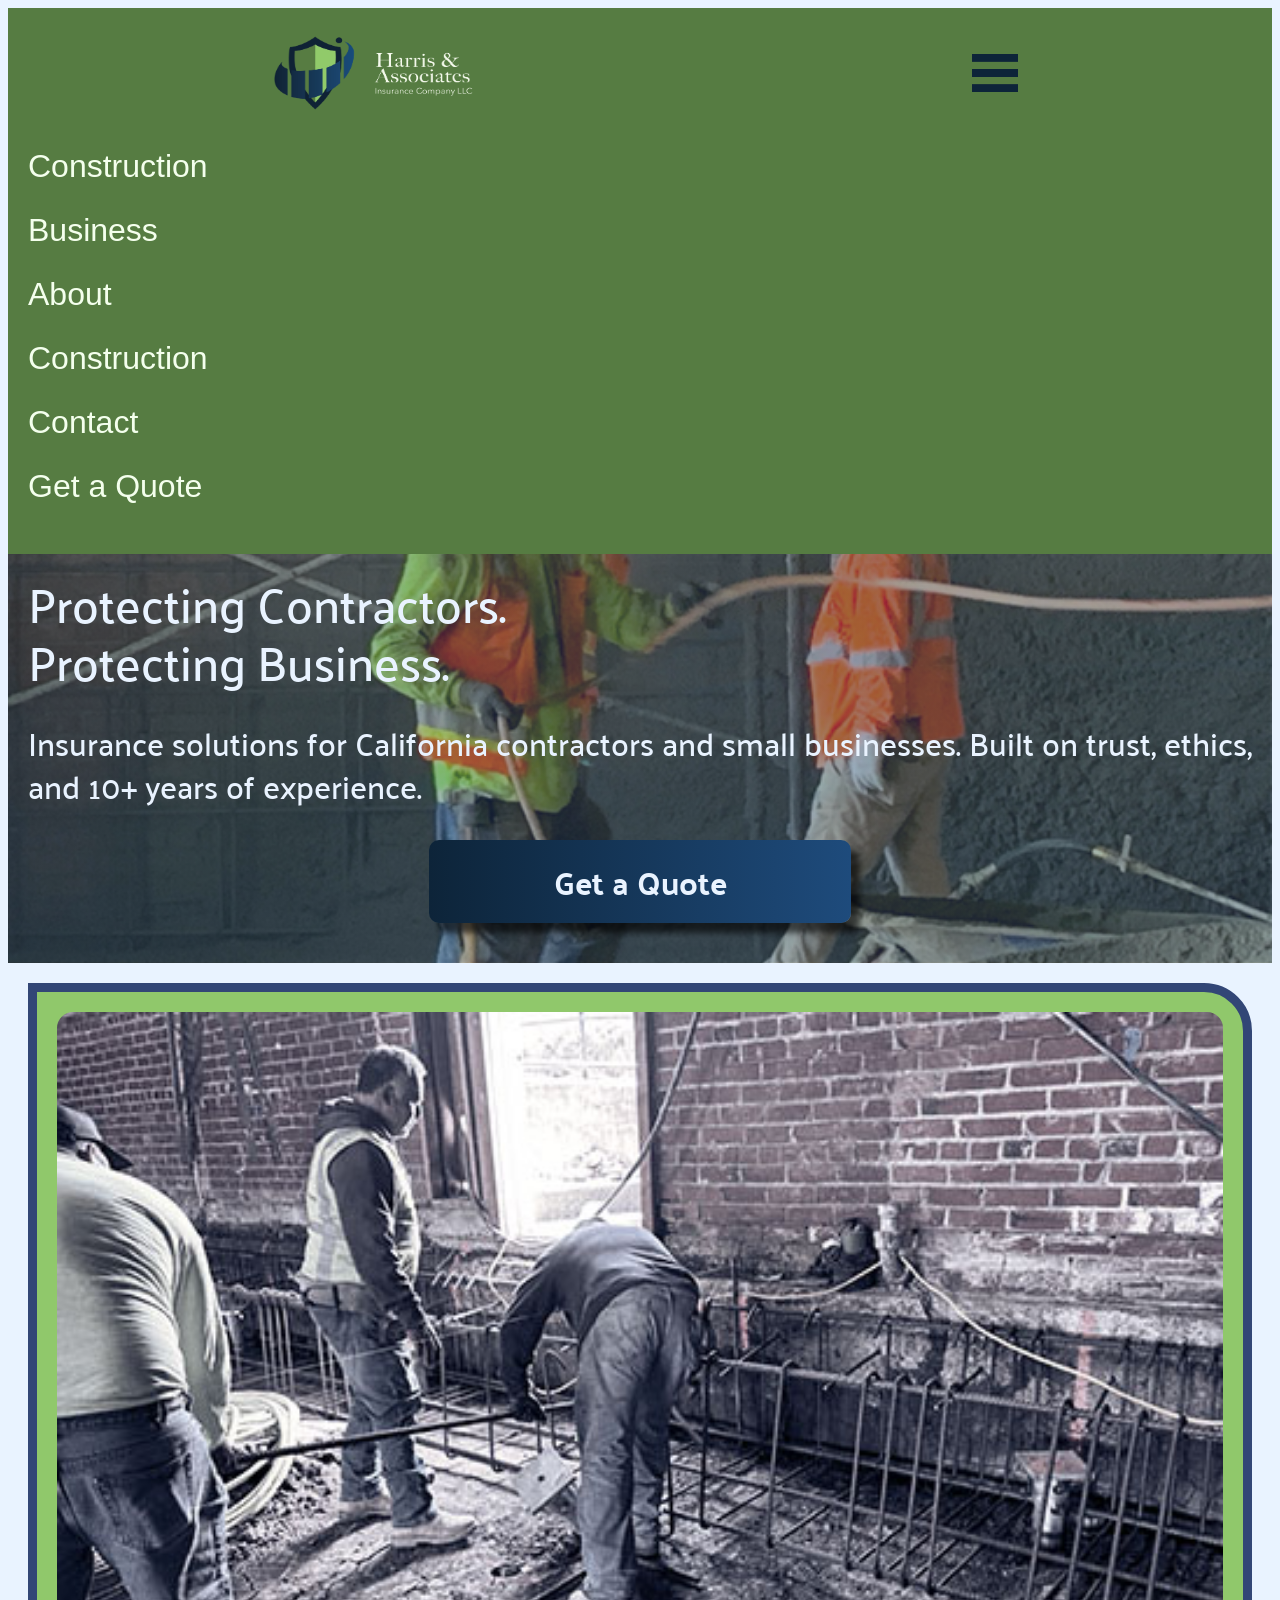
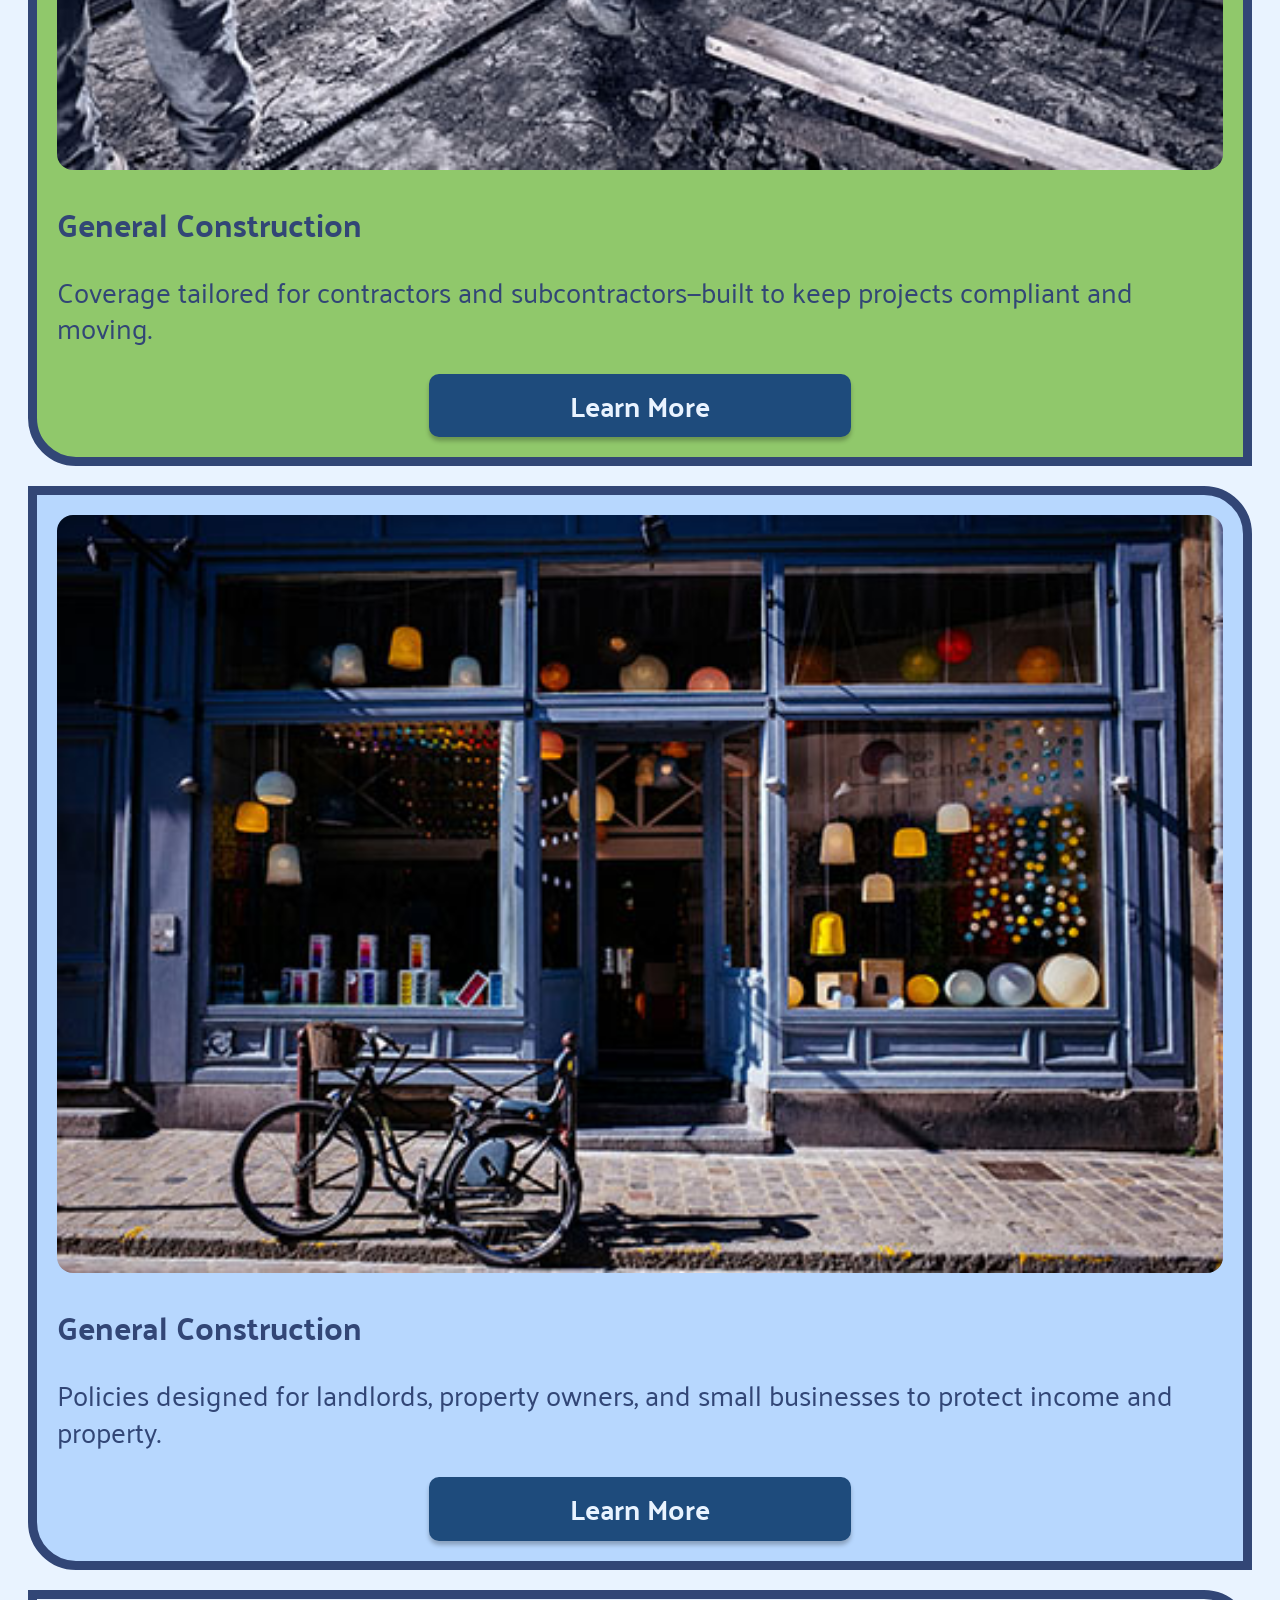
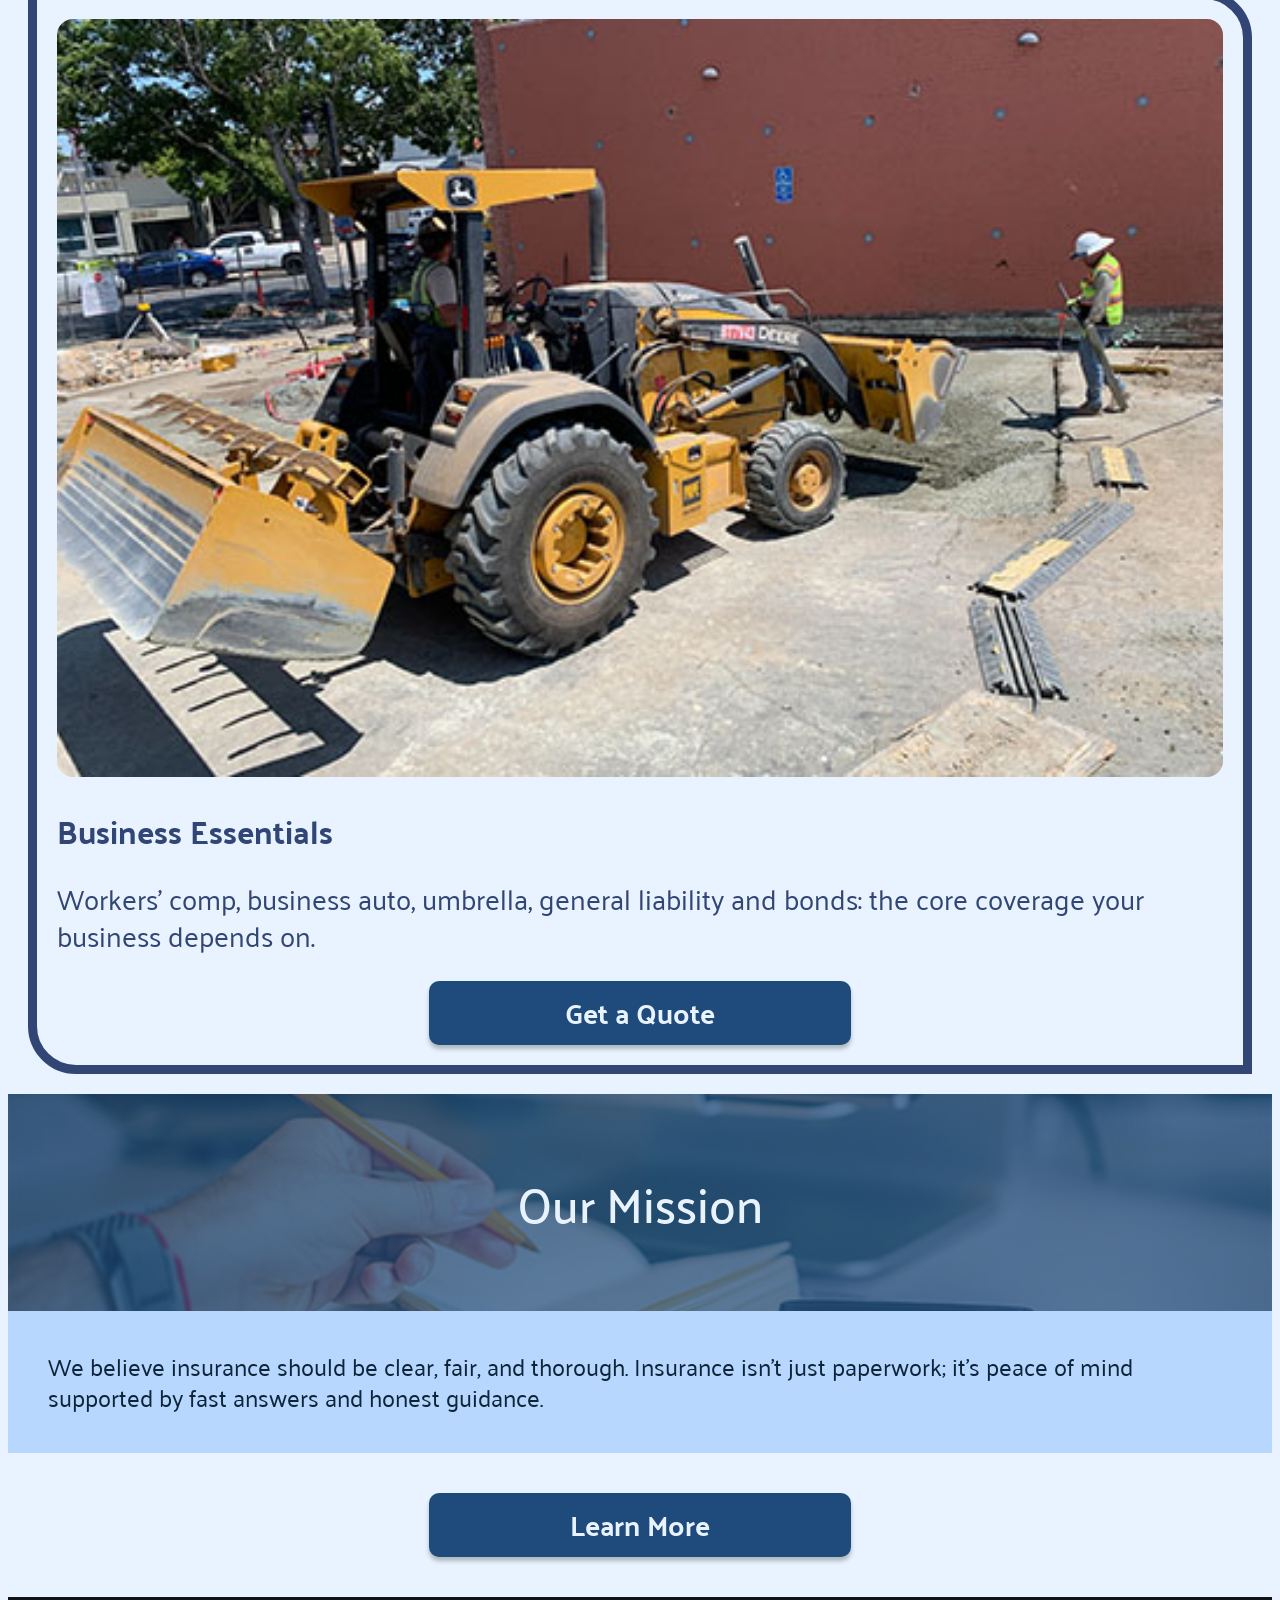
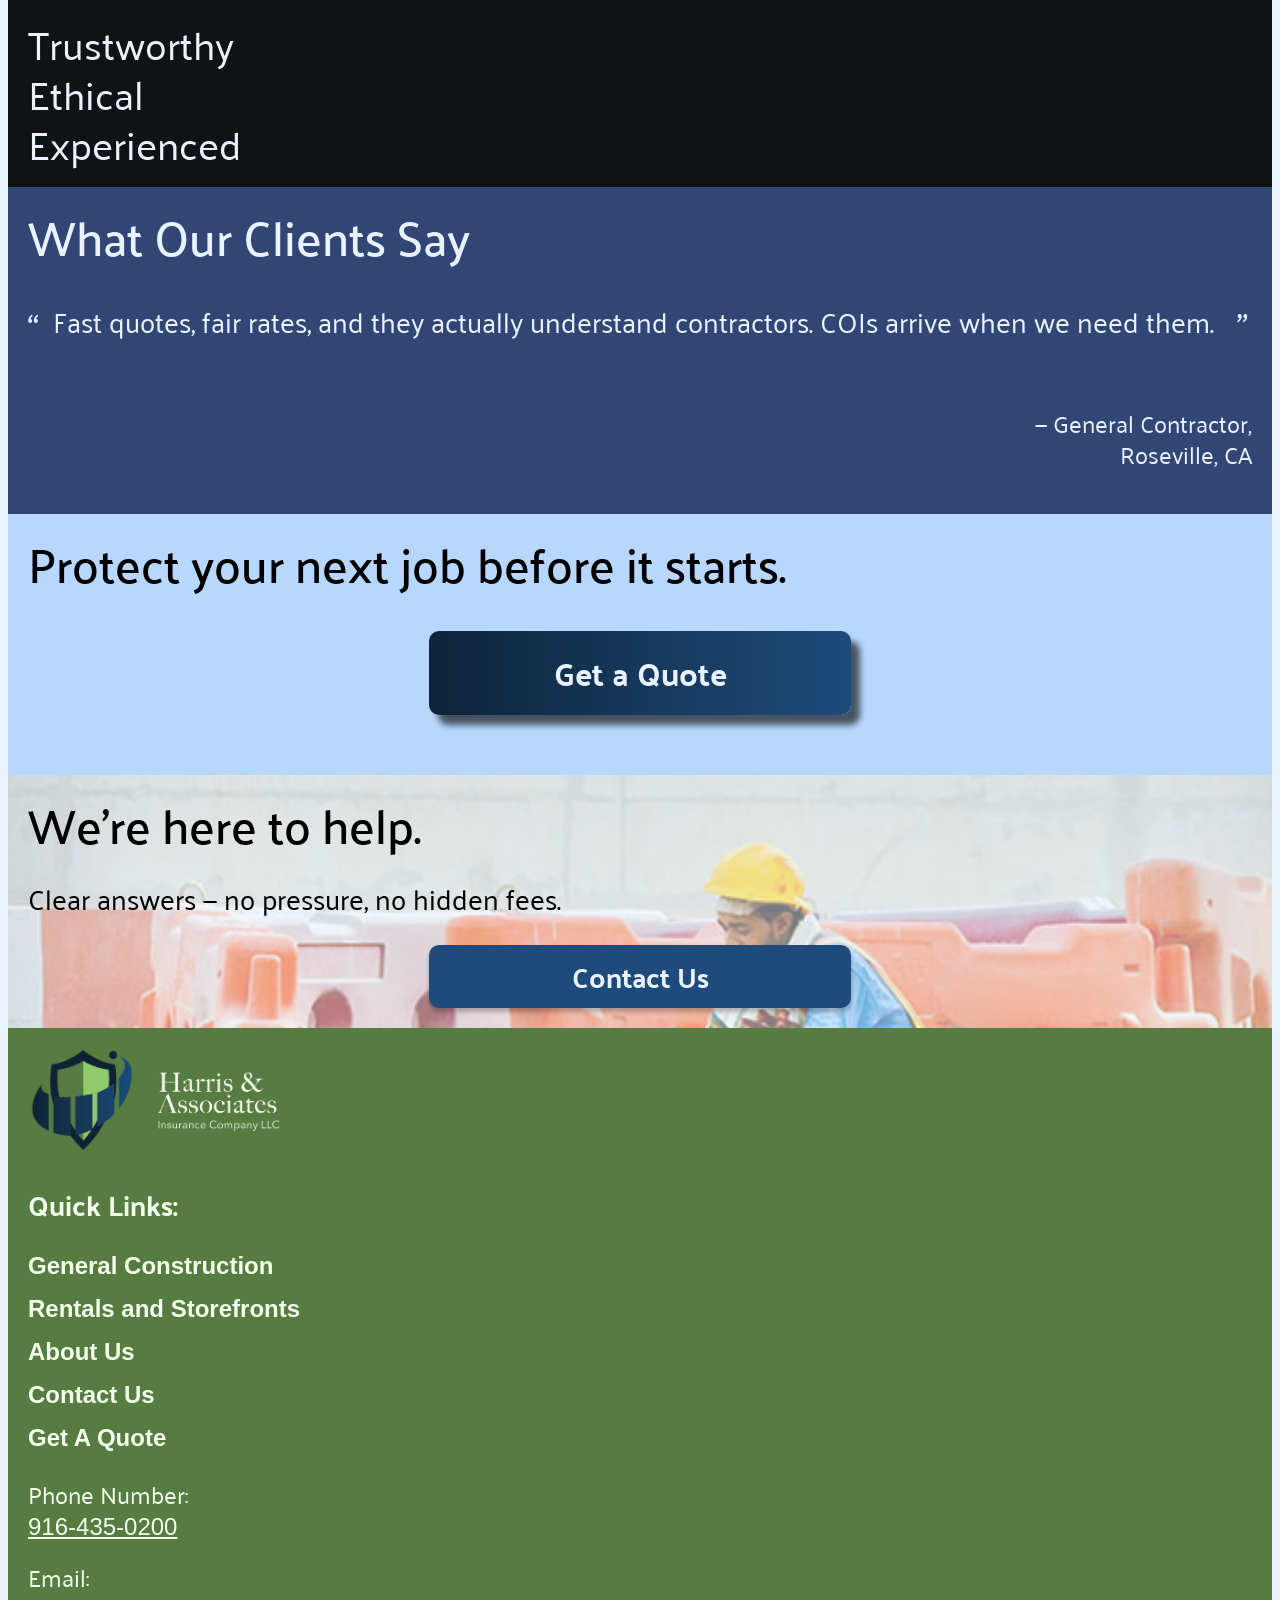
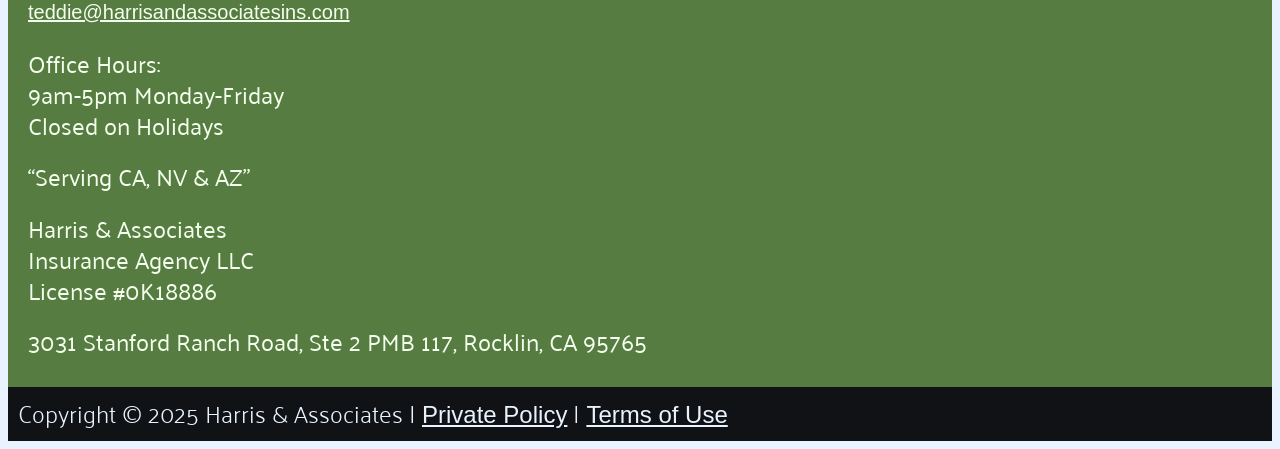
==== index.html @ 1c74c46a "Add files via upload" ====
<!DOCTYPE html>
<html lang="en">
<head>
    <meta charset="UTF-8">
    <meta name="viewport" content="width=device-width, initial-scale=1.0">
    <title>Harris and Associates Insurrance</title>

    <!-- normalize CSS -->
    <link href="https://cdnjs.cloudflare.com/ajax/libs/normalize/8.0.1/normalize.min.css" rel="stylesheet">

    <!-- google fonts -->
    <link rel="preconnect" href="https://fonts.googleapis.com">
    <link rel="preconnect" href="https://fonts.gstatic.com" crossorigin>
    <link href="https://fonts.googleapis.com/css2?family=Palanquin:wght@100;200;300;400;500;600;700&display=swap" rel="stylesheet">

    <!-- CSS stylesheet -->
    <link rel="stylesheet" href="styles.css">

    <!-- script -->
    <script src="script.js" defer></script>
</head>
<body>
    <header>
        <div class="logoandham">
            <img src="images/logo.png" class="logo" width="240" height="auto" alt="Harris and Associates Insurance Logo" href="index.html">
            <img src="images/hamburger.png" alt="hamburger" width="46" height="38" class="navhamburger">
        </div>

        <nav>
            <ul>
                <li><a href="construction.html">Construction</a></li>
                <li><a href="business.html">Business</a></li>
                <li><a href="about.html">About</a></li>
                <li><a href="construction.html">Construction</a></li>
                <li><a href="contact.html">Contact</a></li>
                <li><a href="getaquote.html" class="navCTA">Get a Quote</a></li>
            </ul>
        </nav>
    </header>

    <section class="hero" id="indexhero">
        <h1>Protecting Contractors.<br>Protecting Business.</h1>
        <p>Insurance solutions for California contractors and small businesses. Built on trust, ethics, and 10+ years of experience.</p>
        <a href="getaquote.html" class="CTA">Get a Quote</a>
    </section>

    <section class="featured">
        <article class="card1">
            <img src="images/rebarconstructionworkerssmall.jpg" width="100%" height="auto" alt="construction site">
            <p><strong>General Construction</strong></p>
            <p>Coverage tailored for contractors and subcontractors—built to keep projects compliant and moving.</p>
            <a class="abtn" href="construction.html">Learn More</a>
        </article>
        <article class="card2">
            <img src="images/storefrontwithbike.jpg" width="100%" height="auto" alt="storefront">
            <p><strong>General Construction</strong></p>
            <p>Policies designed for landlords, property owners, and small businesses to protect income and property.</p>
            <a class="abtn" href="business.html">Learn More</a>
        </article>
        <article class="card3">
            <img src="images/heavyvehicleinsured.jpg" width="100%" height="auto" alt="construction site">
            <p><strong>Business Essentials</strong></p>
            <p>Workers’ comp, business auto, umbrella, general liability and bonds: the core coverage your business depends on.</p>
            <a class="abtn" href="getaquote.html">Get a Quote</a>
        </article>
    </section>

    <section class="mission">
        <div class="missionbgimage">
            <h2>Our Mission</h2>
        </div>
        <div class="lightbluebg">
            <p>We believe insurance should be clear, fair, and thorough. Insurance isn’t just paperwork; it’s peace of mind supported by fast answers and honest guidance.</p>
        </div>
        <div class="missionbtn">
            <a href="about.html" class="abtn">Learn More</a>
        </div>
        <div class="darkbluebg">
            <p class="callout">Trustworthy</p>
            <p class="callout">Ethical</p>
            <p class="callout">Experienced</p>
        </div>
    </section>

    <section class="partners">
        <h2>Our Partners</h2>
        <p>A selection of the trusted carriers we work with to place the right coverage at fair rates.</p>
        <div class="movinglogos movinglogos1">
            <img src="#" alt="#">
        </div>
        <div class="movinglogos movinglogos2">
            <img src="#" alt="#">
        </div>
        <div class="movinglogos movinglogos3">
            <img src="#" alt="#">
        </div>
    </section>

    <section class="testimonials">
        <h2>What Our Clients Say</h2>
        <div>
            <p class="testimonialquotemarkleft">“</p>
            <p class="testimonialmiddle">Fast quotes, fair rates, and they actually understand contractors. COIs arrive when we need them.</p>
            <p class="testimonialquotemarkright">”</p>
        </div>
        <p class="leftaligned"> — General Contractor, <br>Roseville, CA</p>
    </section>

    <section class="CTAsection">
        <h2>Protect your next job before it starts.</h2>
        <a href="getaquote.html" class="CTA">Get a Quote</a>
    </section>

    <section class="contactsection">
        <h2>We’re here to help.</h2>
        <p>Clear answers — no pressure, no hidden fees.</p>
        <a href="contact.html" class="abtn">Contact Us</a>
    </section>

    <footer>
        <section class="topfooter">
            <img src="images/logo.png" width="300vw" height="auto" alt="logomark" href="index.html">
            <div class="footercolumn">
                <p><strong>Quick Links:</strong></p>
                <ul>
                    <li><a href="construction.html">General Construction</a></li>
                    <li><a href="business.html">Rentals and Storefronts</a></li>
                    <li><a href="about.html">About Us</a></li>
                    <li><a href="contact.html">Contact Us</a></li>
                    <li><a href="getaquote.html">Get A Quote</a></li>
                </ul>
            </div>

            <div class="footercolumn">
                <p>Phone Number:<br><a href="tel:916-435-0200">916-435-0200</a></p>
                <p>Email:<br><a class="smalltext" href="mailto:&#116;&#101;&#100;&#100;&#105;&#101;&#064;&#104;&#097;&#114;&#114;&#105;&#115;&#097;&#110;&#100;&#097;&#115;&#115;&#111;&#099;&#105;&#097;&#116;&#101;&#115;&#105;&#110;&#115;&#046;&#099;&#111;&#109;">teddie@harrisandassociatesins.com</a></p>
                <p>Office Hours:<br>9am-5pm Monday-Friday<br>Closed on Holidays</p>
                <p>“Serving CA, NV & AZ”</p>
            </div>

            <div class="footerResponsiveColumn">
                <p>Harris & Associates<br>Insurance Agency LLC<br>License #0K18886</p>
                <p>3031 Stanford Ranch Road, Ste 2 PMB 117, Rocklin, CA 95765</p>
            </div>
        </section>
        <section class="bottomfooter">
            <p>Copyright © 2025 Harris & Associates | <a href="legal/privatepolicy.html">Private Policy</a> | <a href="legal/termsofuse.html">Terms of Use</a></p>
        </section>
    </footer>   
</body>
</html>
---- styles.css ----
:root{
    /* Header and footer */
    --Ascent: #567C42;
    --Nav-Bar-White: #F4FFED;
    --systems2-Footer-Hover: #E8F58C;

    /* general colors */
    --systems2-White: #E9F3FF;
    --systems2-Black: #111215;
    --systems2-primary: #324676;
    --systems2-secondary: #B7D7FE;
    --Color-Option-1: #90C86B;
    --Buttons-2nd-Accent: #1E4B7C;
    --Buttons-hover: #0D2439;
}

*{
font-family: "Palaquin", sans-serif;
}

html{
    background-color: var(--systems2-White);
}

p{
    background-color: none;

    /* typography */
    font-family: Palanquin;
    font-size: 28px;
    font-style: normal;
    font-weight: 400;
    line-height: 130%;
}

strong{

    /* typography */
    font-family: Palanquin;
    font-size: 28px;
    font-style: normal;
    font-weight: 700;
    line-height: 135%;
}

a:hover{
    cursor: pointer;
}

.abtn{
    color: var(--systems2-White);

    display: flex;
    padding: 13px 61px;
    justify-content: center;
    align-items: center;
    gap: 10px;
    margin: auto;

    /* strong */
    font-family: Palanquin;
    font-size: 28px;
    text-decoration: none;
    font-style: normal;
    font-weight: 700;
    line-height: 135%; /* 43.2px */
    max-width: 300px;

    border-radius: 10px;
    background: var(--Buttons-2nd-Accent);
    box-shadow: 0 4px 4px 0 rgba(0, 0, 0, 0.25);
    transition: 1s ease;
}

.abtn:hover{
    background: var(--Color-Option-1);
}

h1{
    margin: 0;
    color: var(--systems2-White);

    /* h2 header Palanquin */
    font-family: Palanquin;
    font-size: 48px;
    font-style: normal;
    font-weight: 500;
    line-height: 120%; /* 57.6px */
}

h2{
    /* h2 header Palanquin */
    font-family: Palanquin;
    font-size: 48px;
    font-style: normal;
    font-weight: 500;
    line-height: 120%; /* 57.6px */
}

/* header */

header{
    padding: 20px;
    background-color: var(--Ascent);
    display: flex;
    flex-direction: column;
}

.logoandham{
    display: flex;
    justify-content: space-around;
    align-items: center;
}

header .logo{
    width: 240px;
    height: 90px;
}

header ul{
    list-style: none;
    padding: 0;
}

header li a{
    display: block;
    font-size: 32px;
    color: var(--Nav-Bar-White);
    text-decoration: none;
    line-height: 200%;
}

header li a:hover{
    color: var(--systems2-Footer-Hover);
}

/* hero section */
.hero{
    background: linear-gradient(rgba(30, 75, 124, 0.40), rgba(30, 75, 124, 0.40)),
    url(images/constructionworkerssmall.jpg) no-repeat;
    background-position: center;
    background-size: cover;
    padding: 20px;
    padding-bottom: 40px;
}

.hero p{
    color: var(--systems2-White);

    /* strong */
    font-family: Palanquin;
    font-size: 32px;
    font-style: normal;
    font-weight: 500;
    line-height: 135%; /* 43.2px */
}

.CTA{
    border-radius: 10px;
    background: var(--Buttons-gradient, linear-gradient(270deg, #1E4B7C 0%, #0D2439 100%));
    box-shadow: 9px 10px 6.1px 0 rgba(0, 0, 0, 0.62);
    display: flex;
    margin: auto;
    padding: 20px 61px;
    justify-content: center;
    align-items: center;
    gap: 10px;

    max-width: 300px;

    text-decoration: none;
    color: var(--systems2-White);

    /* strong */
    font-family: Palanquin;
    font-size: 32px;
    font-style: normal;
    font-weight: 700;
    line-height: 135%; /* 43.2px */

    /* animation */
    transition: 1s ease;
}

.CTA:hover{
    background: var(--systems2-White);
    color: var(--systems2-Black, #111215);
}


/* featured section */

.featured img{
    border-radius: 16px;
}

.featured article{
    border-radius: 0 48px;
    border: 9px solid var(--systems2-primary);
    padding: 20px;
    margin: 20px
}

.featured article p{
    color: var(--systems2-primary);
}

.featured article strong{
    /* strong */
    font-family: Palanquin;
    font-size: 32px;
    font-style: normal;
    font-weight: 700;
    line-height: 135%; /* 43.2px */
}

.card1{
    background: var(--Color-Option-1);
}

.card2{
    background: var(--systems2-secondary);
}

/* mission section */

.missionbgimage{
    background: linear-gradient(0deg, var(--Mission-statement-level, rgba(30, 75, 124, 0.70)) 0%, 
    var(--Mission-statement-level, rgba(30, 75, 124, 0.70)) 100%), 
    url(images/paperworkwithwritingsmall.jpg) lightgray 50% / cover no-repeat;

    padding: 40px;
}

.mission h2{
    text-align: center;

    color: var(--systems2-White);
}

.lightbluebg{
    background-color: var(--systems2-secondary);
    padding: 40px;

    color: var(--Buttons-hover);
}

.lightbluebg p{
    margin: 0;

    /* small text */
    font-family: Palanquin;
    font-size: 24px;
    font-style: normal;
    font-weight: 400;
    line-height: 130%; /* 31.2px */
}

.mission a{
    margin: 40px auto 40px auto;
}

.missionbtn{
    margin-left: 20px;
    margin-right: 20px;
}

.mission .darkbluebg{
    background: var(--systems2-primary);
    /* remove after partner section */
    background-color: var(--systems2-Black);
    padding: 20px;
}

.callout{
    color: var(--systems2-White);
    margin: 0;

    /* h3 header Palanquin */
    font-family: Palanquin;
    font-size: 40px;
    font-style: normal;
    font-weight: 400;
    line-height: 50px; /* 125% */
}

/* Partners Section */
.partners{
    display: none;
    background-color: var(--systems2-Black);
    padding: 20px;
}

.partners h2{
    margin: 0;

    color: var(--systems2-White);
}

.partners p{
    color: var(--systems2-White, #E9F3FF);
}

/* testimonial section */

.testimonials{
    background-color: var(--systems2-primary);
    padding: 20px;
}

.testimonials h2{
    margin: 0;

    color: var(--systems2-White);
}

.testimonials div{
    display: grid;
    grid-template-columns: 1 auto 2 3 4 auto 5;
}

.testimonials .testimonialquotemarkleft{
    grid-column: 1;
    color: var(--systems2-White);
    font-size: 36px;
    align-self: start;
}

.testimonials .testimonialmiddle{
    padding: 10px;
    grid-column: 2/4;
    color: var(--systems2-White);
    font-size: 32;
}

.testimonials .testimonialquotemarkright{
    grid-column: 5;
    align-self: end;
    color: var(--systems2-White);
    font-size: 36px;
}

.testimonials .leftaligned{
    color: var(--systems2-White, #E9F3FF);
    text-align: right;

    /* small text */
    font-family: Palanquin;
    font-size: 24px;
    font-style: normal;
    font-weight: 400;
    line-height: 130%; /* 31.2px */
}

/* CTA section */

.CTAsection{
    background-color: var(--systems2-secondary);
    padding: 20px;
}

.CTAsection h2{
    margin-top: 0;
}

.CTAsection .CTA{
    margin-bottom: 40px;
}

/* Contact Us section  */

.contactsection{
    padding: 20px;
    background: linear-gradient(0deg, rgba(233, 243, 255, 0.50) 0%, rgba(233, 243, 255, 0.50) 100%), 
    url(images/constructionmanonphonesmall.jpg) lightgray 50% / cover no-repeat;
}

.contactsection h2{
    margin-top: 0;
    margin-bottom: 0;
}

/* footer */

/* information footer */

footer .topfooter{
    background-color: var(--Ascent);
    padding: 10px
}

footer p{
    font-size: 24px;
    color: var(--Nav-Bar-White);
    margin: 0;
    margin: 20px 10px 20px 10px;
}

footer p a{
    color: var(--Nav-Bar-White);
}

footer p a:hover{
    color: var(--systems2-Footer-Hover);
}

footer p .smalltext{
    font-size: 20px;
}

footer ul li{
    /* strong */
    font-family: Palanquin;
    font-size: 24px;
    font-style: normal;
    font-weight: 700;
    line-height: 175%;
}

footer ul{
    list-style: none;
    padding: 0;
    margin: 20px 10px 20px 10px;
}

footer ul li a{
color: var(--Nav-Bar-White);
text-decoration: none;
}







/* bottom footer */
footer .bottomfooter{
    background-color: var(--systems2-Black);
    padding: 10px;
}

footer .bottomfooter p{
    margin: 0;
    color: var(--systems2-White);
    font-weight: 300;
}

footer .bottomfooter p a{
    margin: 0;
    color: var(--systems2-White);
    font-weight: 300;
}

footer .bottomfooter p a:hover{
    color: var(--systems2-Footer-Hover);
}
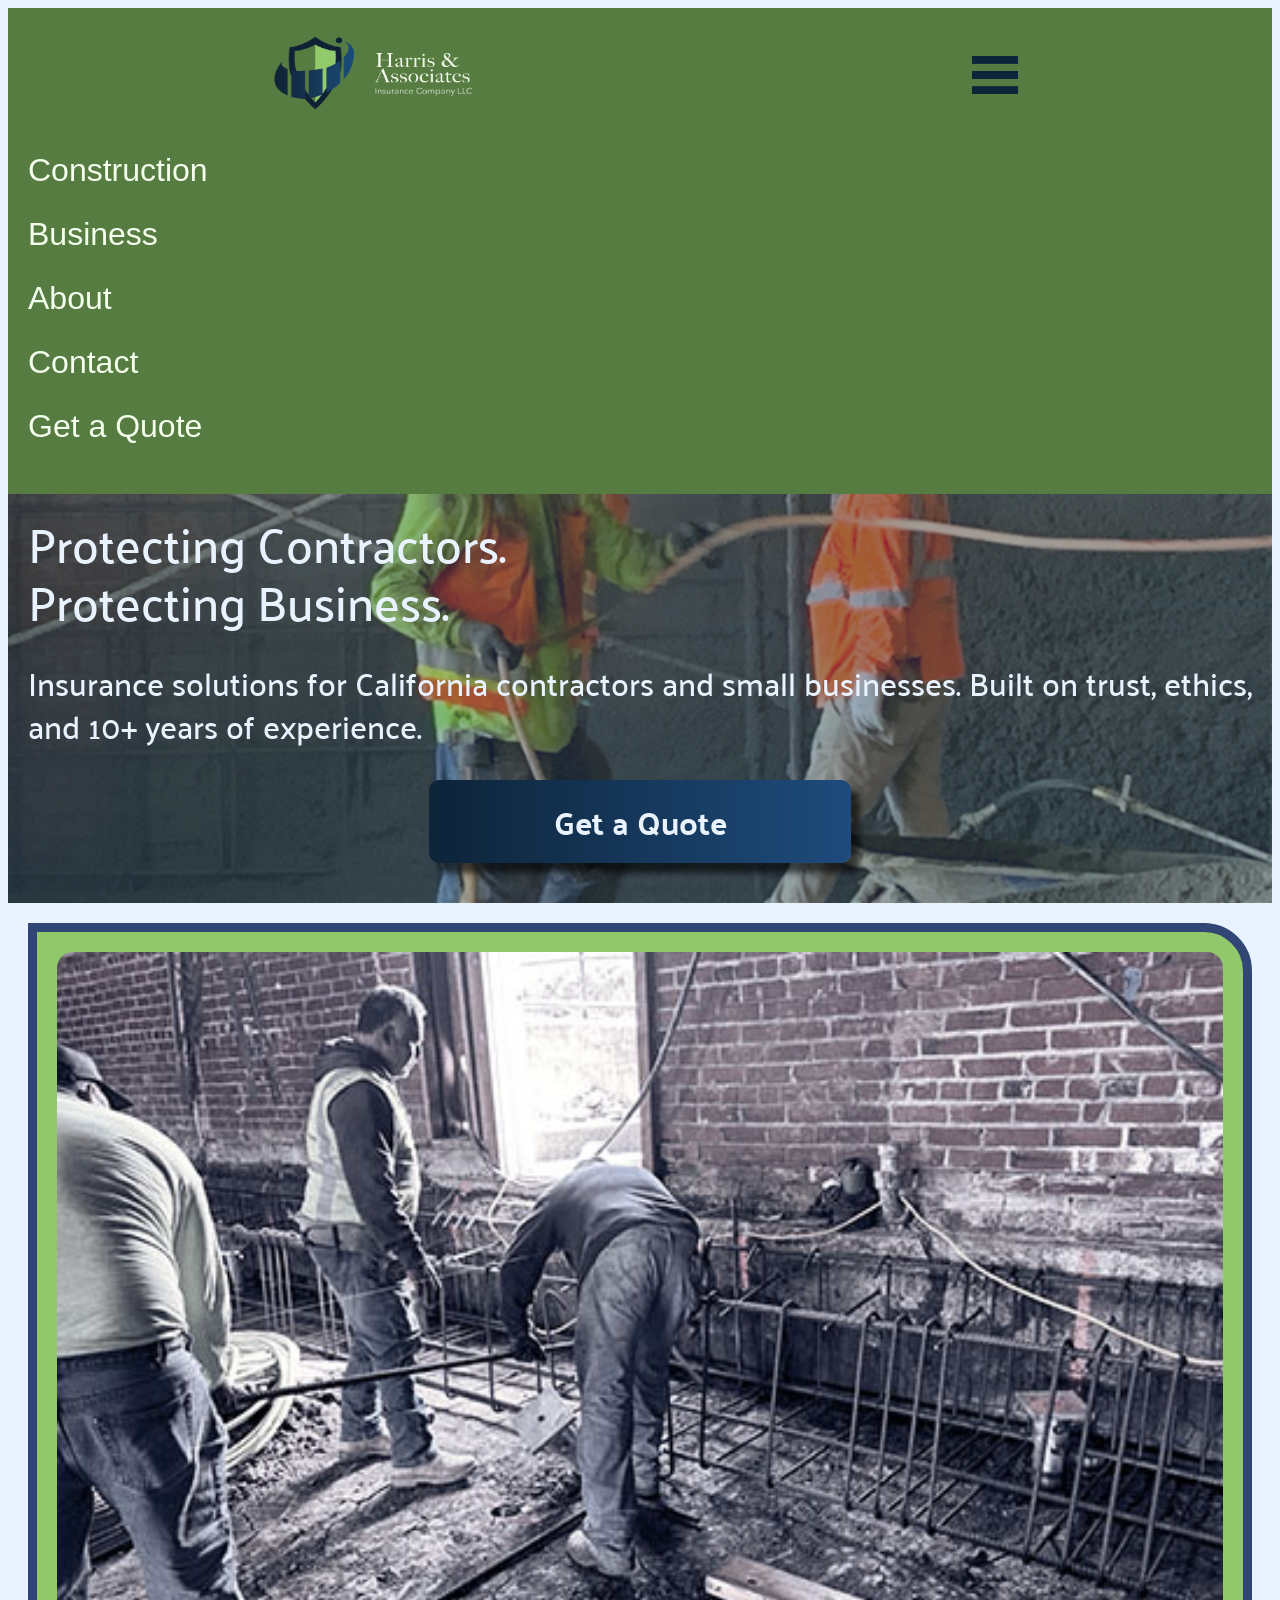
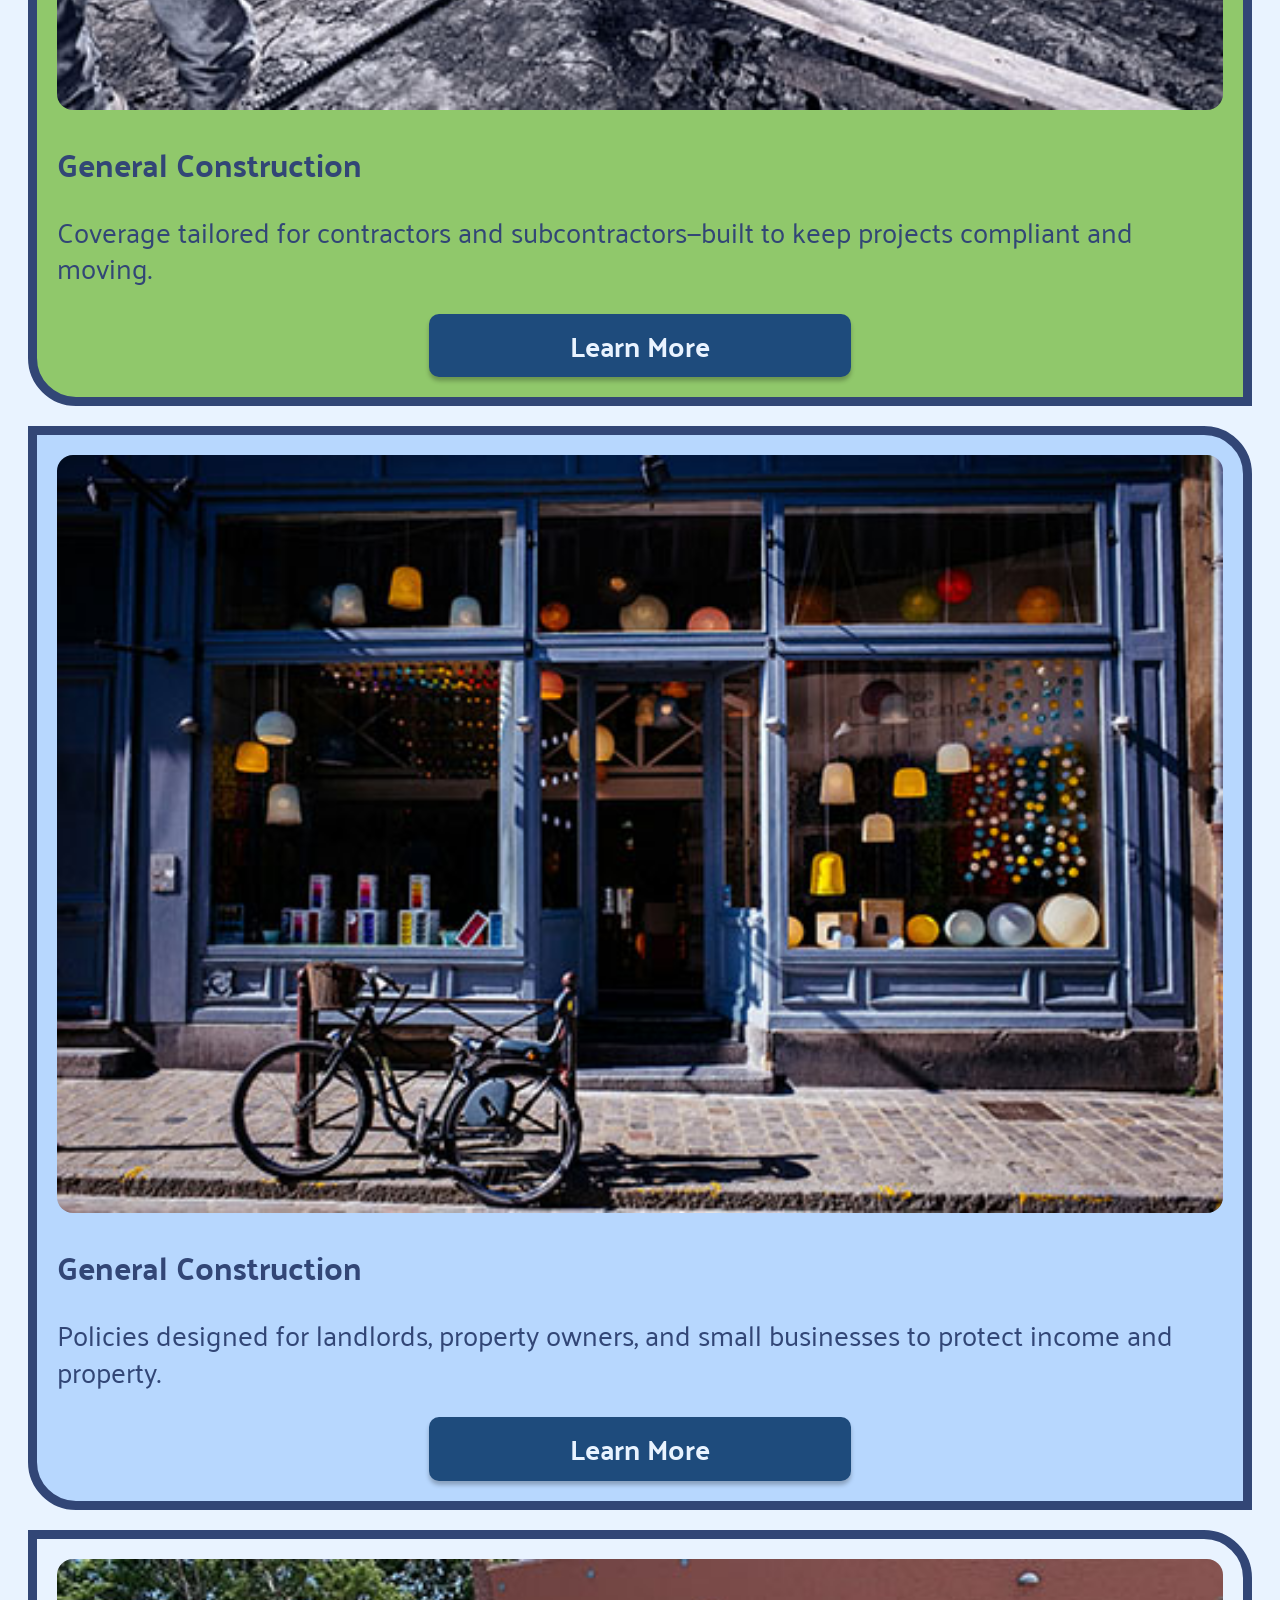
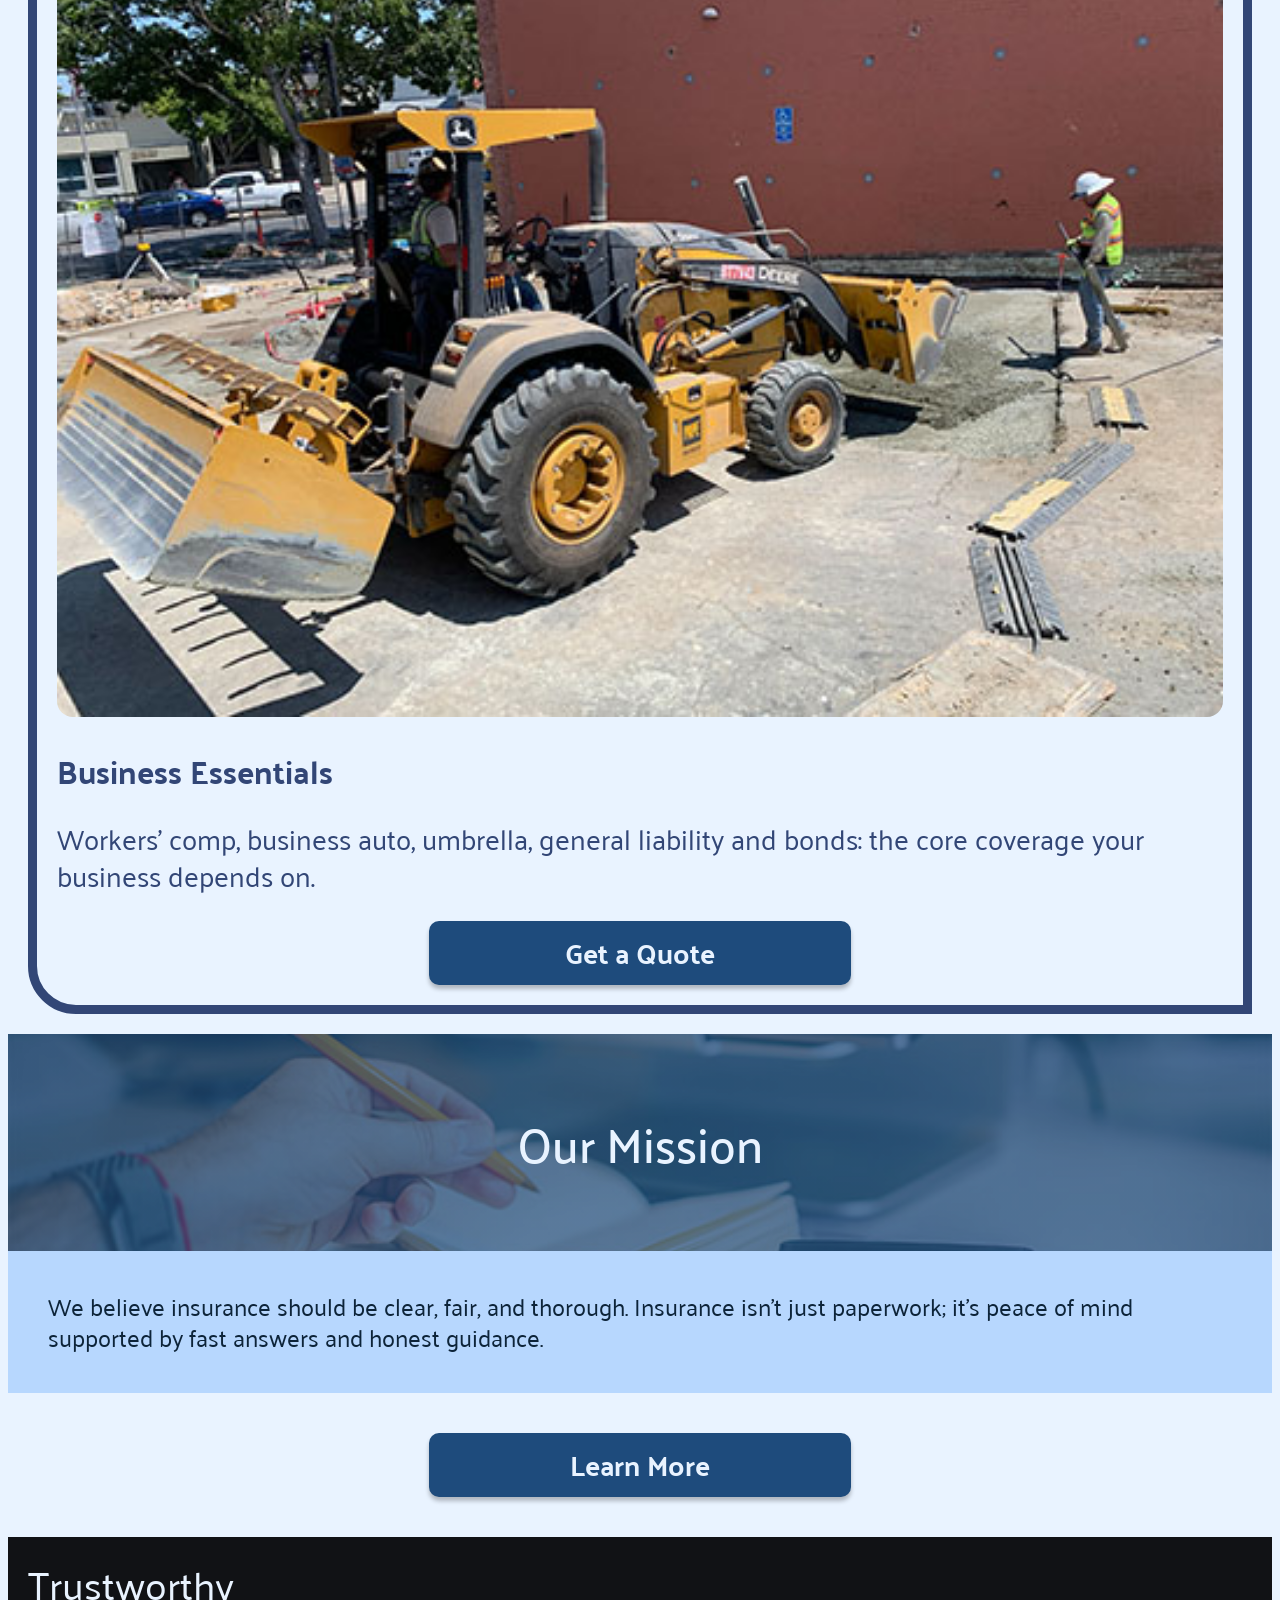
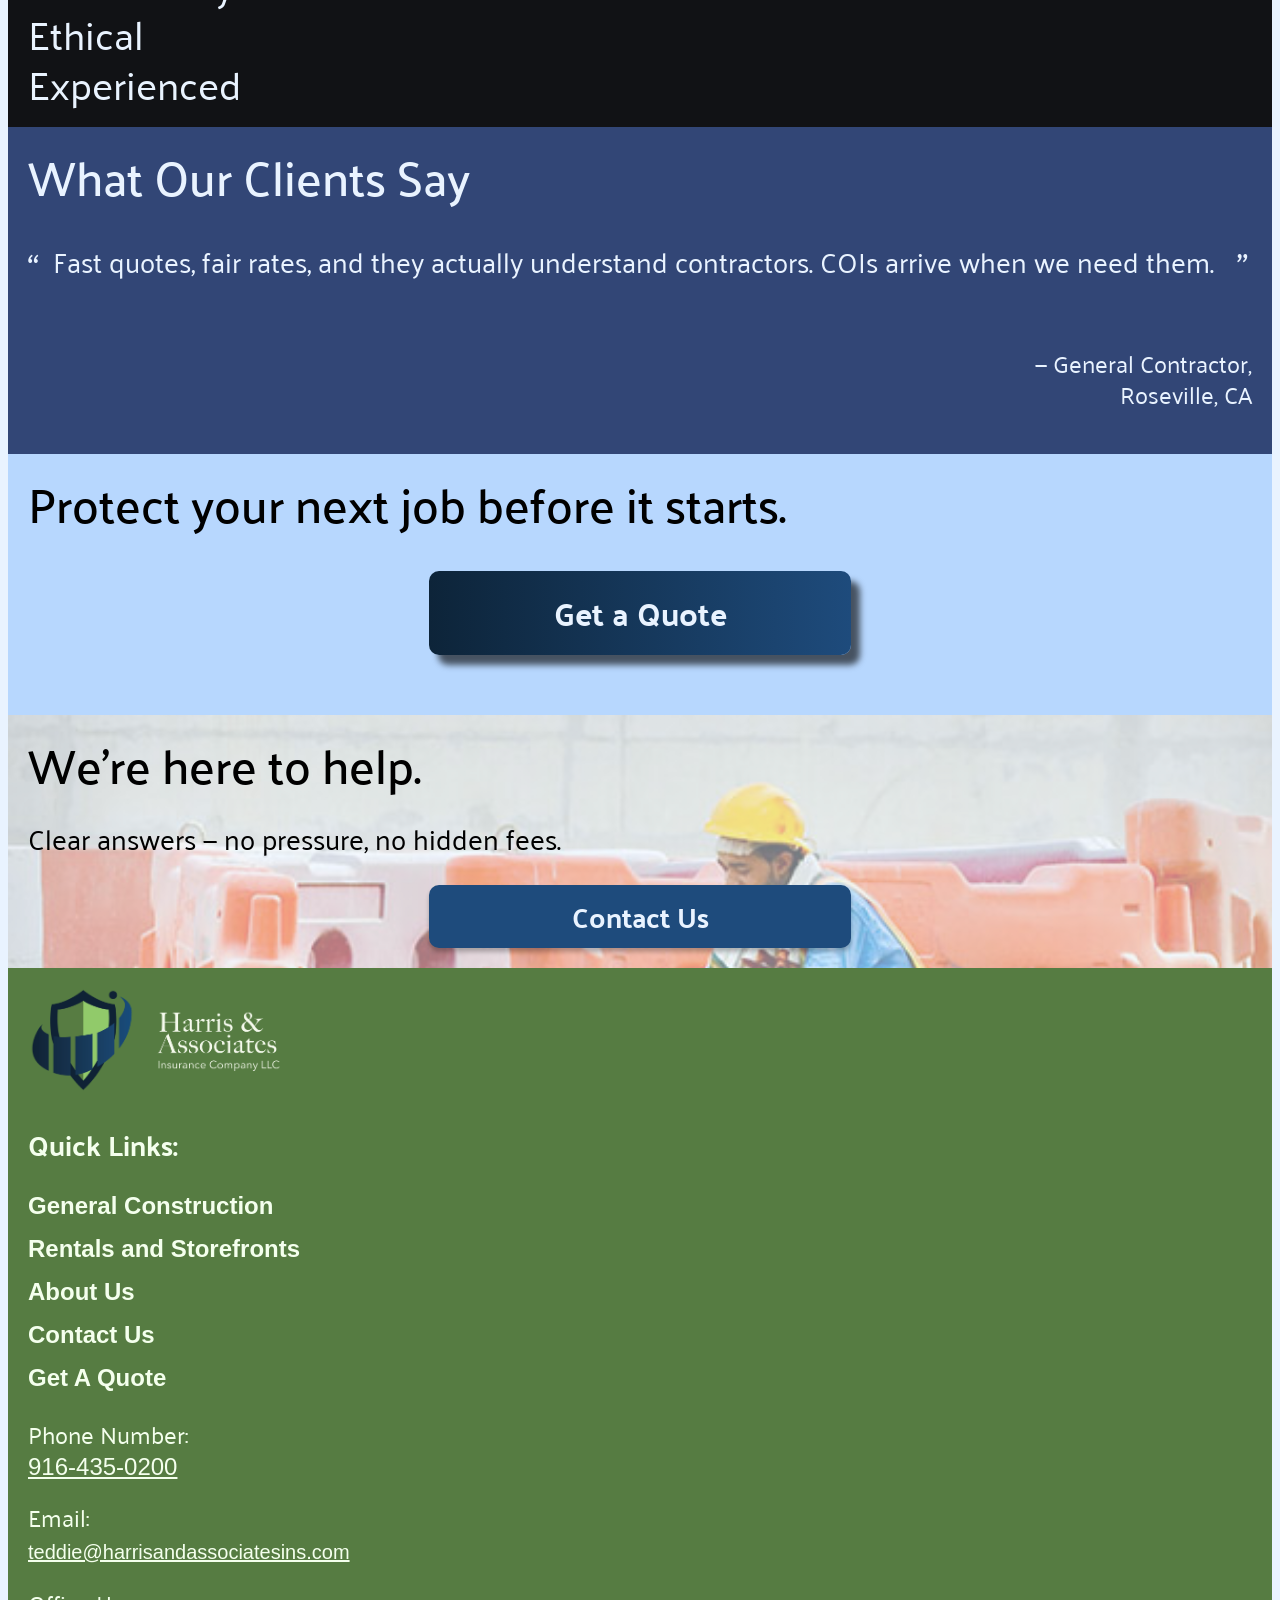
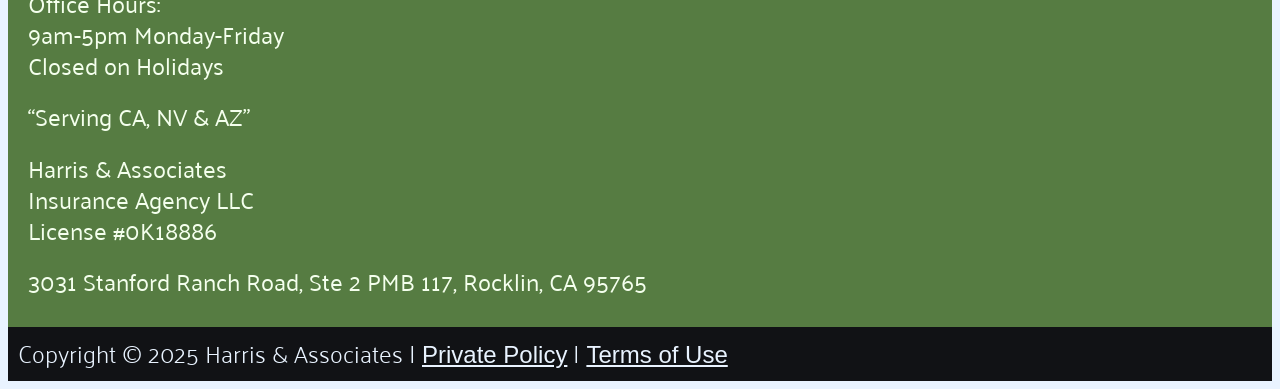
==== commit 8c1dcc39: "finished business section" ====
--- a/index.html
+++ b/index.html
@@ -22,7 +22,9 @@
 <body>
     <header>
         <div class="logoandham">
-            <img src="images/logo.png" class="logo" width="240" height="auto" alt="Harris and Associates Insurance Logo" href="index.html">
+            <a href="index.html">
+                <img src="images/logo.png" class="logo" width="240" height="auto" alt="Harris and Associates Insurance Logo" href="index.html">
+            </a>
             <img src="images/hamburger.png" alt="hamburger" width="46" height="38" class="navhamburger">
         </div>
 
@@ -31,7 +33,6 @@
                 <li><a href="construction.html">Construction</a></li>
                 <li><a href="business.html">Business</a></li>
                 <li><a href="about.html">About</a></li>
-                <li><a href="construction.html">Construction</a></li>
                 <li><a href="contact.html">Contact</a></li>
                 <li><a href="getaquote.html" class="navCTA">Get a Quote</a></li>
             </ul>
--- a/styles.css
+++ b/styles.css
@@ -98,6 +98,7 @@
     line-height: 120%; /* 57.6px */
 }
 
+/* General Naviagation */
 /* header */
 
 header{
@@ -135,26 +136,141 @@
     color: var(--systems2-Footer-Hover);
 }
 
+/* footer */
+
+/* information footer */
+
+footer .topfooter{
+    background-color: var(--Ascent);
+    padding: 10px
+}
+
+footer p{
+    font-size: 24px;
+    color: var(--Nav-Bar-White);
+    margin: 0;
+    margin: 20px 10px 20px 10px;
+}
+
+footer p a{
+    color: var(--Nav-Bar-White);
+}
+
+footer p a:hover{
+    color: var(--systems2-Footer-Hover);
+}
+
+footer p .smalltext{
+    font-size: 20px;
+}
+
+footer ul li{
+    /* strong */
+    font-family: Palanquin;
+    font-size: 24px;
+    font-style: normal;
+    font-weight: 700;
+    line-height: 175%;
+}
+
+footer ul{
+    list-style: none;
+    padding: 0;
+    margin: 20px 10px 20px 10px;
+}
+
+footer ul li a{
+color: var(--Nav-Bar-White);
+text-decoration: none;
+}
+
+/* bottom footer */
+footer .bottomfooter{
+    background-color: var(--systems2-Black);
+    padding: 10px;
+}
+
+footer .bottomfooter p{
+    margin: 0;
+    color: var(--systems2-White);
+    font-weight: 300;
+}
+
+footer .bottomfooter p a{
+    margin: 0;
+    color: var(--systems2-White);
+    font-weight: 300;
+}
+
+footer .bottomfooter p a:hover{
+    color: var(--systems2-Footer-Hover);
+}
+
+/* indexpage */
 /* hero section */
+
 .hero{
+    padding: 20px;
+    padding-bottom: 40px;
+}
+
+.hero p{
+    color: var(--systems2-White);
+
+    /* strong */
+    font-family: Palanquin;
+    font-size: 32px;
+    font-style: normal;
+    font-weight: 500;
+    line-height: 135%; /* 43.2px */
+}
+
+#indexhero{
     background: linear-gradient(rgba(30, 75, 124, 0.40), rgba(30, 75, 124, 0.40)),
     url(images/constructionworkerssmall.jpg) no-repeat;
     background-position: center;
     background-size: cover;
-    padding: 20px;
-    padding-bottom: 40px;
-}
-
-.hero p{
-    color: var(--systems2-White);
-
-    /* strong */
-    font-family: Palanquin;
-    font-size: 32px;
-    font-style: normal;
-    font-weight: 500;
-    line-height: 135%; /* 43.2px */
-}
+}
+
+/* specific pages */
+
+#abouthero{
+    background: linear-gradient(rgba(30, 75, 124, 0.40), rgba(30, 75, 124, 0.40)),
+    url(images/couplehappyfromsavingssmall.jpg) no-repeat;
+    background-position: center;
+    background-size: cover;
+}
+
+#contacthero{
+    background: linear-gradient(rgba(30, 75, 124, 0.40), rgba(30, 75, 124, 0.40)),
+    url(images/insurrancewomansmall.jpg) no-repeat;
+    background-position: center;
+    background-size: cover;
+}
+
+#quotehero{
+    background: linear-gradient(rgba(30, 75, 124, 0.40), rgba(30, 75, 124, 0.40)),
+    url(images/couplehappyfromsavingssmall.jpg) no-repeat;
+    background-position: center;
+    background-size: cover;
+}
+
+#businesshero{
+    background: linear-gradient(rgba(30, 75, 124, 0.40), rgba(30, 75, 124, 0.40)),
+    url(images/storefrontsmall.jpg) no-repeat;
+    background-position: center;
+    background-size: cover;
+}
+
+#contacthero h1{
+    margin-top: 60px;
+}
+
+#contacthero p{
+    margin-bottom: 80px;
+}
+
+/* end specific pages */
 
 .CTA{
     border-radius: 10px;
@@ -376,83 +492,718 @@
     url(images/constructionmanonphonesmall.jpg) lightgray 50% / cover no-repeat;
 }
 
+#contactsectionbusiness{
+    background: linear-gradient(0deg, rgba(233, 243, 255, 0.50) 0%, rgba(233, 243, 255, 0.50) 100%), 
+    url(images/storefrontwomanonphonesmall.jpg) lightgray 50% / cover no-repeat;
+}
+
 .contactsection h2{
     margin-top: 0;
     margin-bottom: 0;
 }
 
-/* footer */
-
-/* information footer */
-
-footer .topfooter{
-    background-color: var(--Ascent);
-    padding: 10px
-}
-
-footer p{
+
+/* Forms */
+/* Forms Card */
+.contact-form{
+    background: var(--systems2-Black);
+    margin: 20px auto;
+    padding: 20px;
+    max-width: 300px;
+    border-radius: 16px 48px;
+    border: 6px solid var(--systems2-secondary);
+}
+
+/* HEADINGS */
+.contact-form h2 {
+    color: var(--systems2-White);
+    margin: 0;
+}
+
+.form-intro {
+    color: var(--systems2-White);
+}
+
+/* LABELS */
+.contact-form label {
+    display: block;
+
+    margin-bottom: 6px;
+    margin-top: 20px;
+
+    color: var(--systems2-White);
+
+    /* strong */
+    font-family: Palanquin;
+    font-size: 32px;
+    font-style: normal;
+    font-weight: 700;
+    line-height: 135%; /* 43.2px */
+}
+
+/* INPUTS */
+.contact-form input,
+.contact-form textarea {
+    width: 100%;
+    padding: 10px;
+    border-radius: 10px;
+    border: none;
+    background: var(--systems2-White);
+    color: var(--systems2-primary);
+    font-family: Palanquin;
+    font-size: 20px;
+    box-sizing: border-box;
+}
+
+/* TEXTAREA HEIGHT */
+.contact-form textarea {
+    resize: none;
+}
+
+/* DIVIDER LINE */
+form hr {
+    height: 6px;
+    background:  var(--Color-Option-1);
+    margin: 36px 0;
+    border-radius: 2px;
+}
+
+/* PRIVACY TEXT */
+.privacy-note {
+    color: var(--systems2-White);
+
+    /* small text */
+    font-family: Palanquin;
     font-size: 24px;
-    color: var(--Nav-Bar-White);
-    margin: 0;
-    margin: 20px 10px 20px 10px;
-}
-
-footer p a{
-    color: var(--Nav-Bar-White);
-}
-
-footer p a:hover{
+    font-style: normal;
+    font-weight: 400;
+    line-height: 130%; /* 31.2px */
+}
+
+/* BUTTON */
+.contact-form button{
+    border: none;
+    margin: 40px 20px;
+}
+
+.contact-form button:active, .contact-form button:hover {
+    box-shadow: 0 2px 0 #1d3f61;
+    border: none;
+}
+
+/* fieldsets */
+fieldset .checkbox-option {
+    display: flex;
+    justify-content: flex-start;
+    gap: 20px;
+    margin-bottom: 10px;
+    color: var(--systems2-White);
+    cursor: pointer;
+}
+
+.checkbox-option input[type="checkbox"] {
+    width: 28px;
+    height: 28px;
+    margin: 2px 0 0 0;
+    accent-color: var(--Color-Option-1);
+}
+
+.checkbox-option span {
+    max-width: 200px; /* adjust to match your layout */
+    font-weight: 300;
+}
+
+/* remove default fieldset styling */
+fieldset {
+    border: none;
+    padding: 0;
+    margin: 0;
+}
+
+/* remove legend weird spacing */
+legend {
+    padding: 0;
+    display: block;
+
+    margin-bottom: 6px;
+    margin-top: 20px;
+
+    color: var(--systems2-White);
+
+    /* strong */
+    font-family: Palanquin;
+    font-size: 32px;
+    font-style: normal;
+    font-weight: 700;
+    line-height: 135%; /* 43.2px */
+}
+
+/* constrain the whole checkbox section */
+.insurance-group {
+    max-width: 280px; /* adjust as needed */
+}
+
+.insurance-group {
+    width: 100%;
+}
+
+
+/* Contact Card on contact us page */
+/* CONTACT DETAILS CARD */
+.contact-details-card {
+    background: var(--systems2-Black);
+    margin: 20px auto;
+    padding: 20px;
+    max-width: 300px;
+    border-radius: 16px 48px;
+    border: 6px solid var(--systems2-secondary);
+}
+
+/* EACH ROW */
+.contact-detail-item {
+    display: flex;
+    align-items: flex-start;
+    gap: 16px;
+    margin-bottom: 24px;
+}
+
+/* ICON */
+.contact-icon-link img {
+    width: 28px;
+    height: 28px;
+    flex-shrink: 0;
+    margin-top: 6px;
+}
+
+/* TEXT CONTAINER */
+.contact-detail-text h2 {
+    margin: 0;
+    color: var(--systems2-White);
+
+    /* match your smaller header style */
+    font-family: Palanquin;
+    font-size: 28px;
+    font-weight: 500;
+    line-height: 130%;
+}
+
+.contact-detail-text p {
+    margin: 4px 0 0 0;
+    color: var(--systems2-White);
+
+    font-family: Palanquin;
+    font-size: 24px;
+    font-weight: 400;
+    line-height: 130%;
+}
+
+/* LINKS */
+.contact-detail-text a {
+    color: var(--systems2-White);
+    text-decoration: none;
+}
+
+.contact-detail-text a:hover {
     color: var(--systems2-Footer-Hover);
 }
 
-footer p .smalltext{
-    font-size: 20px;
-}
-
-footer ul li{
-    /* strong */
-    font-family: Palanquin;
-    font-size: 24px;
-    font-style: normal;
+.contact-detail-text .smalltext{
+    font-size: 15px;
+}
+
+/* SPECIAL: "Get a Quote" row */
+.contact-detail-text h2 a {
+    text-decoration: underline;
+}
+
+.contact-icon-link {
+    display: inline-flex;
+    border-radius: 40px;
+    transition: background-color 0.25s ease;
+    padding: 5px;
+}
+
+.contact-icon-link {
+    position: relative;
+    display: inline-flex;
+    border-radius: 8px;
+    overflow: hidden;
+}
+
+/* the expanding color */
+.contact-icon-link::before {
+    content: "";
+    position: absolute;
+    inset: 0;
+    background: radial-gradient(circle, var(--Color-Option-1) 0%, transparent 70%);
+    transform: scale(0);
+    transition: transform 0.4s ease;
+    z-index: 0;
+}
+
+/* bring icon above the effect */
+.contact-icon-link img {
+    position: relative;
+    z-index: 1;
+    transition: transform 0.25s ease;
+}
+
+/* hover trigger */
+.contact-icon-link:hover::before {
+    transform: scale(2.5);
+}
+
+.contact-icon-link:hover img {
+    transform: scale(1.1);
+}
+
+/* about us page */
+.about-stats {
+    background: var(--systems2-White);
+    padding: 40px 20px;
+}
+
+.about-stats ul {
+    list-style: none;
+    margin: 0;
+    padding: 0;
+
+    display: grid;
+    gap: 40px;
+}
+
+.about-stats li {
+    display: grid;
+    grid-template-columns: 56px 1fr;
+    gap: 16px;
+    align-items: start;
+}
+
+.about-stats img {
+    width: 48px;
+    height: 48px;
+    display: block;
+}
+
+.about-stats p {
+    margin: 0;
+    color: var(--systems2-Black);
+    line-height: 1.3;
+}
+
+.about-stats strong {
     font-weight: 700;
-    line-height: 175%;
-}
-
-footer ul{
+    line-height: 1.3;
+    color: var(--systems2-Black);
+}
+
+.promise {
+    color: var(--systems2-White);
+}
+
+.promisedrkbg{
+    background-color: var(--Buttons-2nd-Accent);
+    padding: 60px 20px;
+}
+
+.promise h2 {
+    text-align: center;
+    margin: 0;
+}
+
+.promisedulsection{
+    padding: 20px 60px;
+    background: linear-gradient(rgba(30, 75, 124, 0.65), rgba(30, 75, 124, 0.65)),
+    url(images/familyimage.jpg) center/cover no-repeat;
+}
+
+.promise ul {
     list-style: none;
     padding: 0;
-    margin: 20px 10px 20px 10px;
-}
-
-footer ul li a{
-color: var(--Nav-Bar-White);
-text-decoration: none;
-}
-
-
-
-
-
-
-
-/* bottom footer */
-footer .bottomfooter{
-    background-color: var(--systems2-Black);
-    padding: 10px;
-}
-
-footer .bottomfooter p{
-    margin: 0;
-    color: var(--systems2-White);
+    margin: 0;
+
+    display: grid;
+    gap: 28px;
+}
+
+.promise li {
+    display: grid;
+    grid-template-columns: 40px 1fr;
+    gap: 16px;
+    align-items: start;
+}
+
+.promise img {
+    width: 32px;
+    height: 32px;
+    margin-top: 4px;
+}
+
+.promise p {
+    margin: 0;
+    font-size: 28px;
+    line-height: 1.3;
+}
+
+.promise strong {
+    font-weight: 700;
+}
+
+/* Meet Teddie Section */
+
+.meet-teddie {
+    background: var(--systems2-Black);
+    color: var(--systems2-White);
+    padding: 40px 20px;
+    position: relative;
+}
+
+.meet-teddie h2 {
+    margin: 0 0 220px 0;
+    color: var(--systems2-secondary);
+}
+
+.meet-teddie img {
+    position: absolute;
+    top: 130px;
+    left: 0;
+    width: calc(100% - 20px);
+    max-width: 340px;
+    height: auto;
+
+    border-radius: 0 48px 16px 0;
+    border-top: 6px solid var(--systems2-secondary);
+    border-right: 6px solid var(--systems2-secondary);
+    border-bottom: 6px solid var(--systems2-secondary);
+}
+
+.meet-teddie-content {
+    margin-top: 275px;
+}
+.meet-teddie p {
+    margin: 0 0 32px 0;
+    color: var(--systems2-White);
+}
+
+.meet-teddie strong {
+    color: var(--systems2-White);
+}
+
+.meet-teddie a {
+    color: var(--systems2-White);
+    text-decoration: none;
+    font-weight: 700;
+    overflow-wrap: anywhere;
+}
+
+.meet-teddie a:hover {
+    color: var(--systems2-Footer-Hover);
+}
+
+.smalltext{
+    font-size: 16px;
+}
+
+/* trust section */
+
+.trust {
+    position: relative;
+    padding: 60px 20px 320px 20px; /* bottom space for image */
+
+    background:
+        linear-gradient(rgba(233, 243, 255, 0.85), rgba(233, 243, 255, 0.85)),
+        url(images/construction-bg.jpg) center/cover no-repeat;
+}
+
+/* heading */
+.trust h2 {
+    margin: 0 0 24px 0;
+    color: var(--systems2-primary);
+    font-size: 42px;
+    line-height: 1.2;
+}
+
+/* paragraph */
+.trust p {
+    margin: 0;
+    color: var(--systems2-Black);
+    font-size: 28px;
+    line-height: 1.3;
+}
+
+/* bottom image card */
+.trust img {
+    position: absolute;
+    right: 0;
+    bottom: 60px;
+
+    width: calc(100% - 40px);
+    max-width: 420px;
+    height: auto;
+
+    border-radius: 16px 0 0 48px;
+    border-top: 6px solid var(--systems2-primary);
+    border-bottom: 6px solid var(--systems2-primary);
+    border-left: 6px solid var(--systems2-primary);
+}
+
+/* business cards */
+.darkbluebg{
+    background-color: var(--Buttons-2nd-Accent);
+    padding: 20px;
+}
+
+.darkbluebg h2{
+    margin: 0;
+    color: var(--systems2-White)
+}
+
+.policy-list {
+    display: grid;
+}
+
+.policy-card {
+    margin: 20px;
+    border-radius: 0 48px;
+    border: 9px solid var(--systems2-primary);
+    overflow: hidden;
+}
+
+.policy-card:first-child{
+    margin-top: 40px;
+}
+
+.policy-card:last-child{
+    margin-bottom: 40px;
+}
+
+/* clickable header */
+.policy-header {
+    width: 100%;
+    background: none;
+    border: none;
+    padding: 20px;
+    text-align: left;
+    cursor: pointer;
+}
+
+/* top layout */
+.policy-top {
+    display: grid;
+    grid-template-columns: 72px 1fr;
+    gap: 16px;
+    margin-bottom: 16px;
+}
+
+.policy-icon {
+    width: 60px;
+    height: 60px;
+}
+
+.policy-title {
+    font-size: 32px;
+    font-weight: 500;
+    line-height: 1.1;
+}
+
+.policy-description {
+    display: block;
+    font-size: 26px;
+    margin-bottom: 28px;
+}
+
+.policy-link {
+    display: block;
+    text-align: center;
+    font-size: 24px;
+    color: var(--Buttons-2nd-Accent);
+    text-decoration: underline;
+}
+
+/* hidden by default */
+.policy-details {
+    display: none;
+    padding: 0 20px 20px 20px;
+
+    max-height: 0;
+    overflow: hidden;
+    opacity: 0;
+    padding: 0 20px;
+    transition:
+        max-height 0.4s ease,
+        opacity 0.3s ease,
+        padding 0.3s ease;
+}
+
+.policy-details br{
+    line-height: 1.7em;
+}
+
+/* open state */
+.policy-card.open .policy-details {
+    display: block;
+    max-height: 800px; /* raise if needed */
+    opacity: 1;
+    padding: 0 20px 20px 20px;
+}
+
+.policy-card.open .policy-link {
+    display: none;
+}
+
+/* expanded text */
+.policy-details p {
+    margin: 0 0 24px 0;
+    font-size: 24px;
+}
+
+.policy-details strong {
+    font-weight: 700;
+}
+
+/* CTA */
+.policy-cta {
+    display: inline-block;
+    margin-top: 10px;
+    font-weight: 700;
+    text-decoration: none;
+}
+
+/* smaller version */
+.ctasmall {
+    padding: 12px 20px;
+    font-size: 22px;
+    max-width: 260px;
+    box-shadow: 0 3px 6px rgba(0,0,0,0.25);
+}
+
+
+/* Count on us */
+.coverage-trust {
+    background: var(--systems2-Black);
+    color: var(--systems2-White);
+    padding: 40px 20px 60px 20px;
+}
+
+.coverage-trust h2 {
+    margin: 0 0 32px 0;
+    color: var(--systems2-secondary);
+    max-width: 10ch;
+}
+
+.coverage-trust img {
+    display: block;
+    width: calc(100% + 20px);
+    max-width: 420px;
+    height: auto;
+    margin: 0 0 32px -20px;
+
+    border-top: 6px solid var(--systems2-secondary);
+    border-right: 6px solid var(--systems2-secondary);
+    border-bottom: 6px solid var(--systems2-secondary);
+    border-radius: 0 48px 16px 0;
+}
+
+.coverage-trust p {
+    margin: 0 0 32px 0;
+    color: var(--systems2-White);
+}
+
+.coverage-trust p:last-of-type {
+    margin-bottom: 0;
+}
+
+/* FAQs */
+.faq {
+    background: var(--systems2-White);
+}
+
+/* hide heading visually but keep for accessibility */
+.visually-hidden {
+    position: absolute;
+    width: 1px;
+    height: 1px;
+    overflow: hidden;
+    clip: rect(0 0 0 0);
+}
+
+/* list reset */
+.faq-list {
+    list-style: none;
+    margin: 0;
+    padding: 0;
+}
+
+/* each item */
+.faq-item {
+    border-bottom: 3px solid var(--systems2-primary);
+}
+
+/* question button */
+.faq-question {
+    width: 100%;
+    padding: 40px 60px 40px 40px;
+
+    background: none;
+    border: none;
+    cursor: pointer;
+
+    display: flex;
+    flex-direction: column;
+    align-items: center;
+    gap: 16px;
+
+    text-align: left;
+
+    font-family: Palanquin;
+    font-size: 32px;
     font-weight: 300;
-}
-
-footer .bottomfooter p a{
-    margin: 0;
-    color: var(--systems2-White);
-    font-weight: 300;
-}
-
-footer .bottomfooter p a:hover{
-    color: var(--systems2-Footer-Hover);
-}+    line-height: 1.3;
+
+    color: var(--systems2-primary);
+
+    position: relative; /* 👈 important */
+    z-index: 1;
+}
+
+.faq-question::before {
+    content: "";
+
+    position: absolute;
+    inset: 0;
+
+    opacity: 0.15; /* faded look */
+
+    z-index: -1; /* 👈 puts it behind text */
+}
+
+.icon-coi .faq-question::before {
+    background: url("images/businesstime.png") top/200px no-repeat;
+}
+
+.icon-tools .faq-question::before {
+    background: url("images/tools.png") top/200px no-repeat;
+}
+
+.icon-cost .faq-question::before {
+    background: url("images/costs.png") top/200px no-repeat;
+}
+
+/* default (closed) */
+.faq-answer {
+    display: none;
+}
+
+/* OPEN STATE */
+.faq-item.open .faq-answer {
+    display: block;
+    padding: 0 40px 40px 40px;
+}
+
+/* answer text */
+.faq-answer p {
+    margin: 0;
+    font-size: 24px;
+    line-height: 1.4;
+    color: var(--systems2-Black);
+}
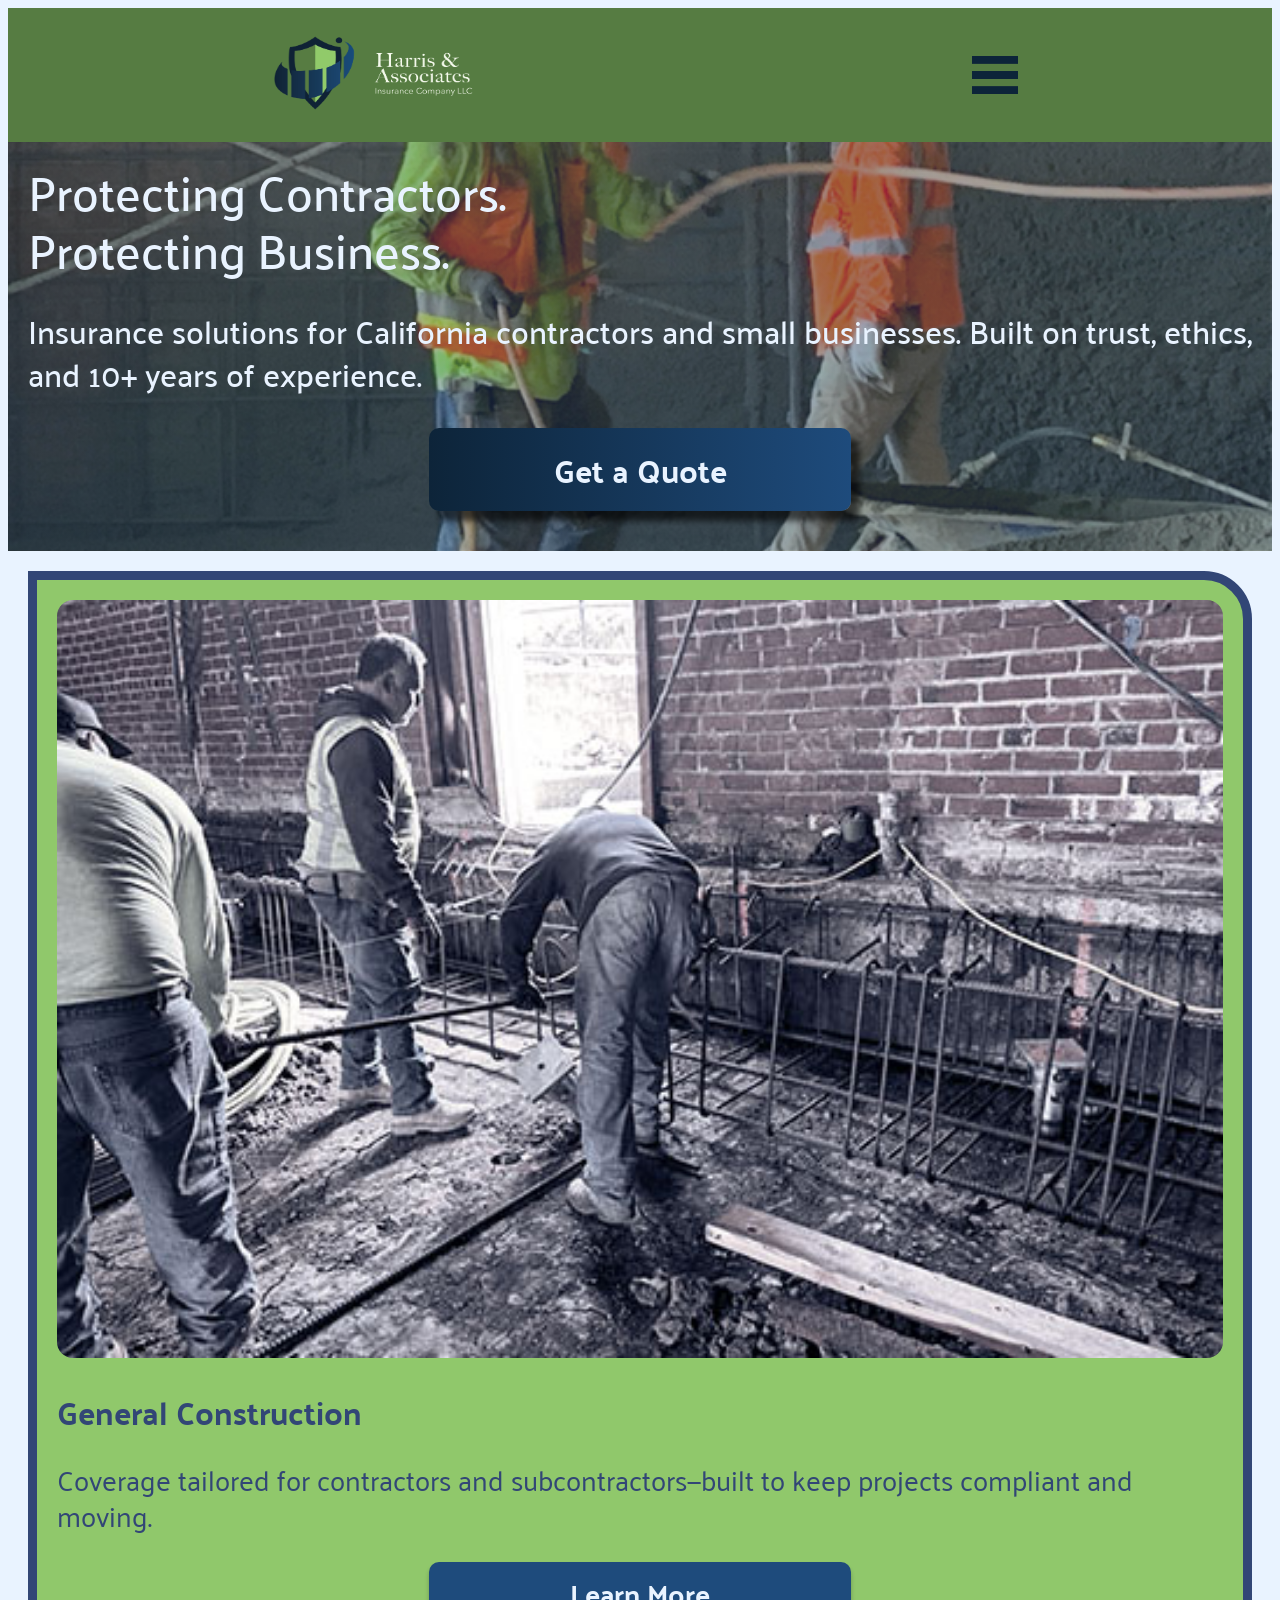
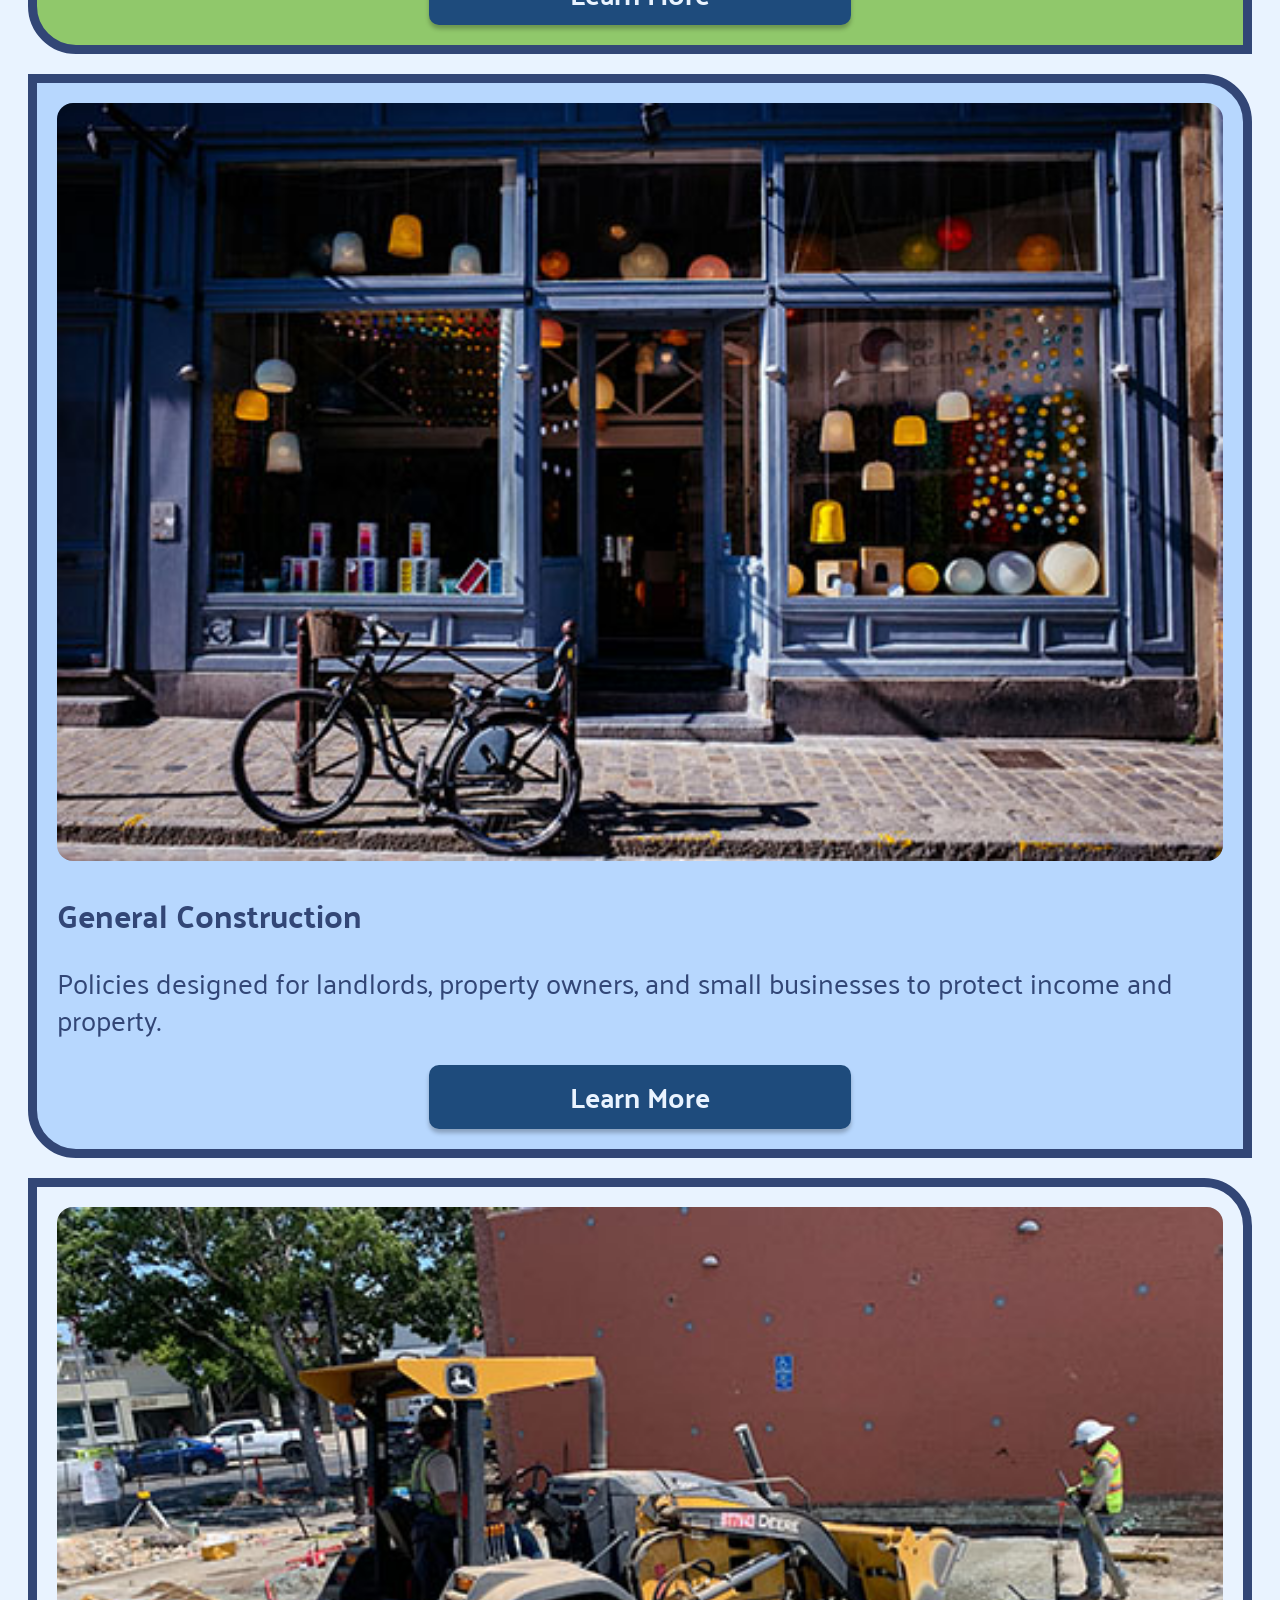
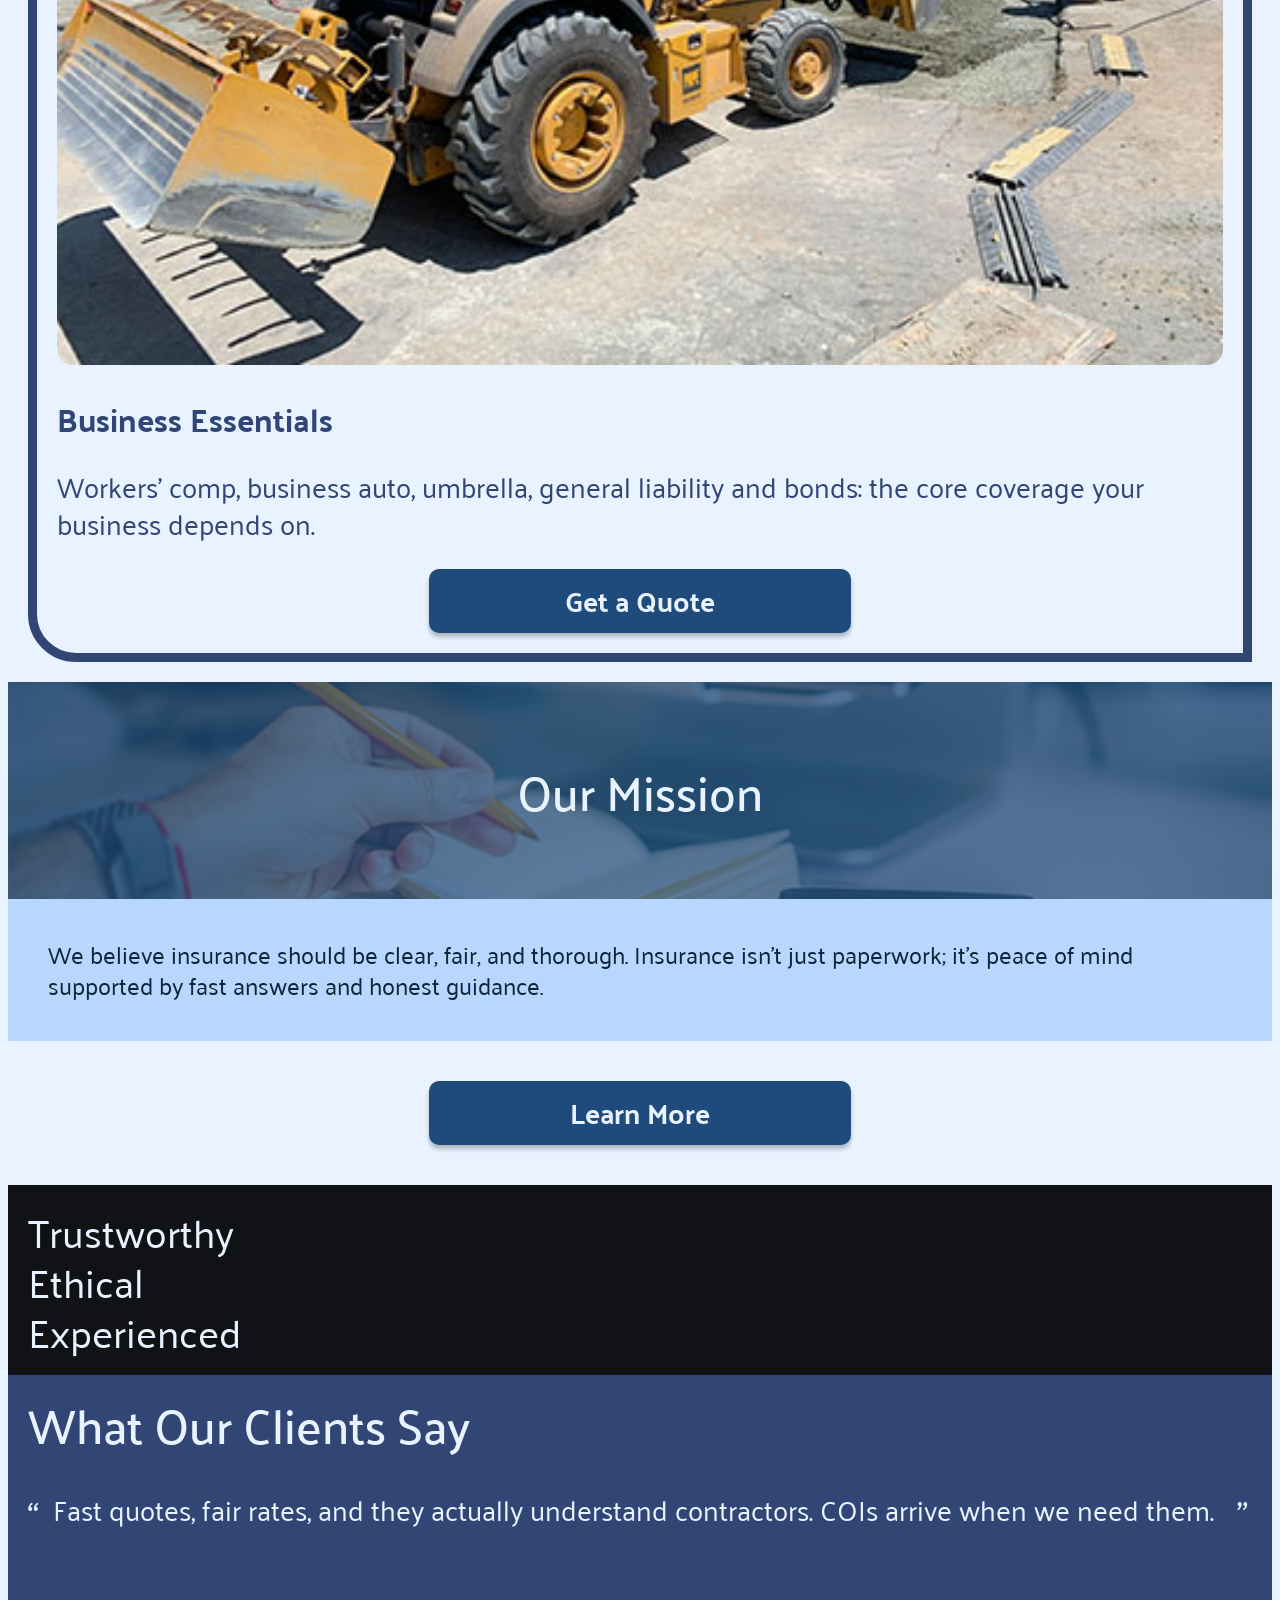
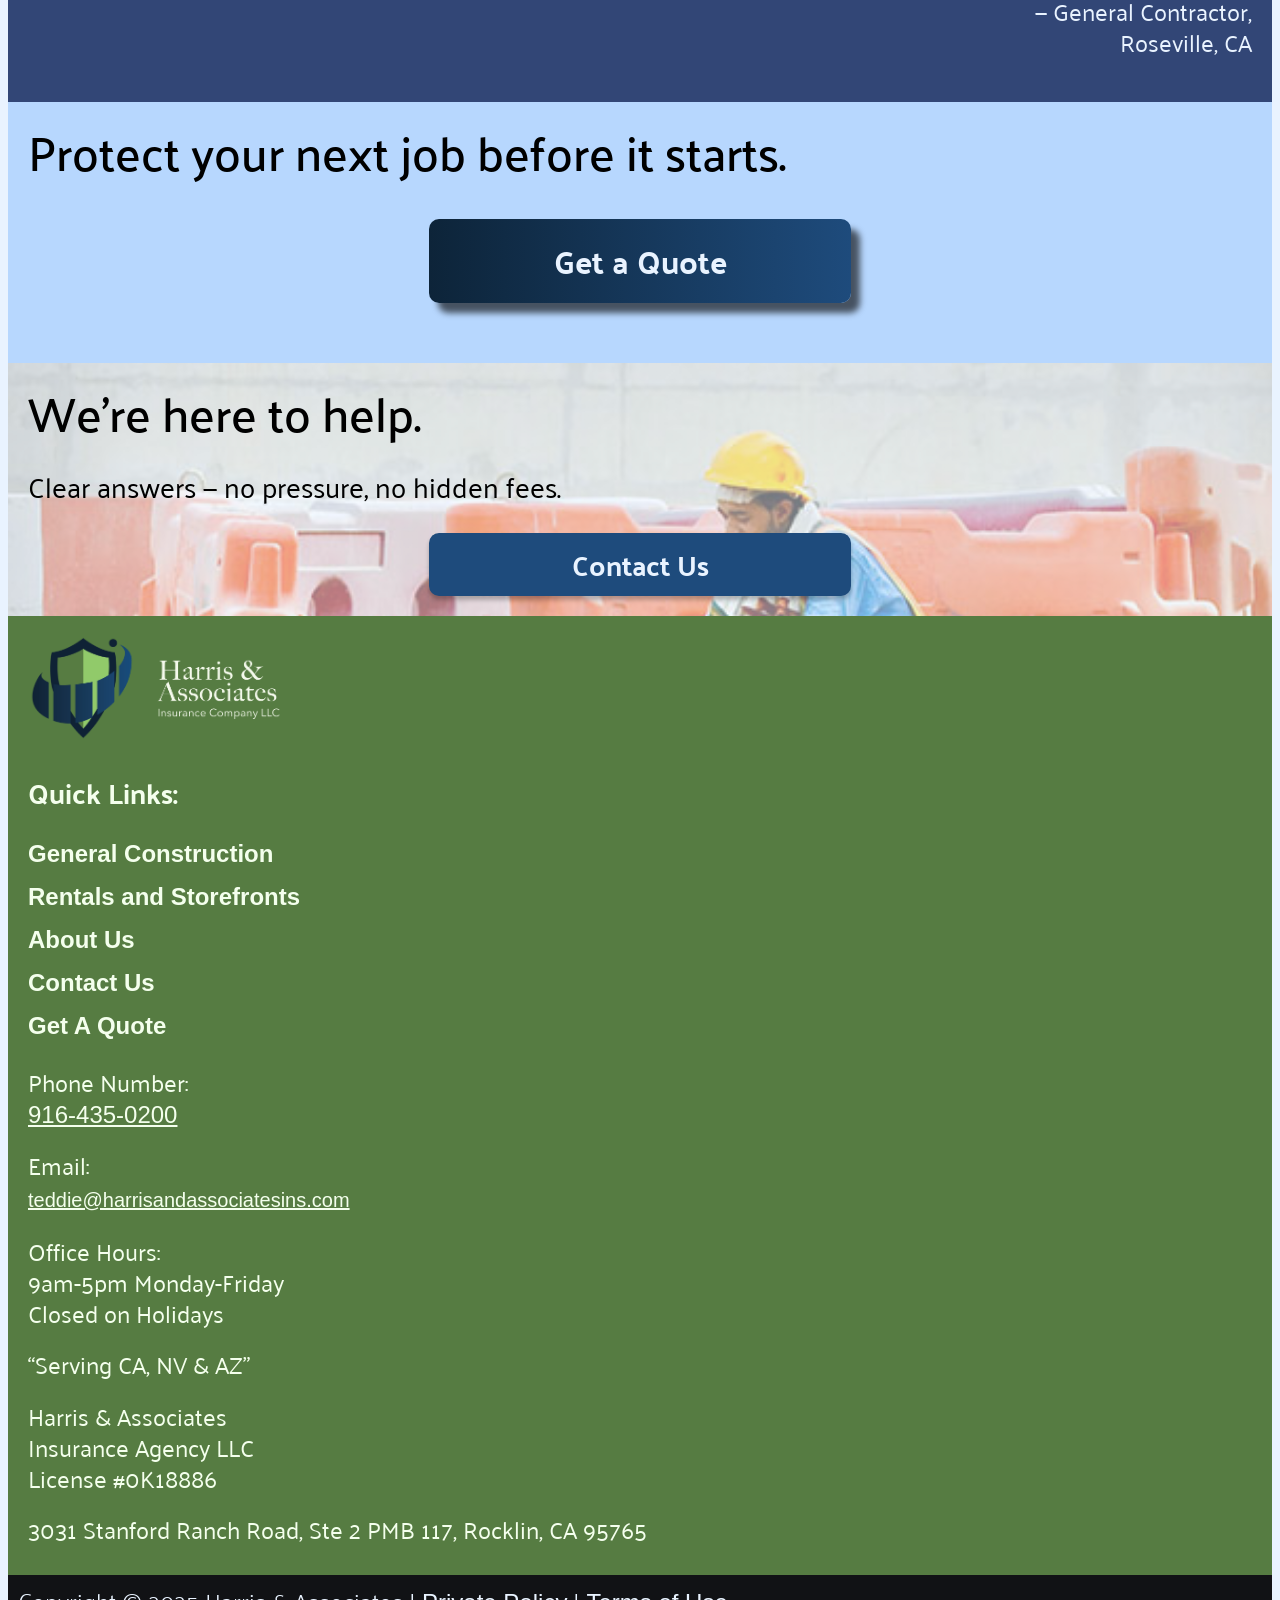
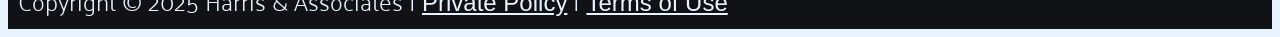
==== commit 99dff8e0: "finished mobile website design aside from 1 picture." ====
--- a/index.html
+++ b/index.html
@@ -25,7 +25,7 @@
             <a href="index.html">
                 <img src="images/logo.png" class="logo" width="240" height="auto" alt="Harris and Associates Insurance Logo" href="index.html">
             </a>
-            <img src="images/hamburger.png" alt="hamburger" width="46" height="38" class="navhamburger">
+            <img src="images/hamburger.png" alt="hamburger" width="46" height="38" class="navhamburger" aria-expanded="false">
         </div>
 
         <nav>
--- a/styles.css
+++ b/styles.css
@@ -114,6 +114,15 @@
     align-items: center;
 }
 
+nav {
+    display: none;
+}
+
+/* when open */
+nav.open {
+    display: block;
+}
+
 header .logo{
     width: 240px;
     height: 90px;
@@ -259,6 +268,13 @@
     background: linear-gradient(rgba(30, 75, 124, 0.40), rgba(30, 75, 124, 0.40)),
     url(images/storefrontsmall.jpg) no-repeat;
     background-position: center;
+    background-size: cover;
+}
+
+#constructionhero{
+    background: linear-gradient(rgba(30, 75, 124, 0.40), rgba(30, 75, 124, 0.40)),
+    url(images/constructionworkerscovered.jpeg) no-repeat;
+    background-position: right;
     background-size: cover;
 }
 
@@ -912,7 +928,7 @@
 
     background:
         linear-gradient(rgba(233, 243, 255, 0.85), rgba(233, 243, 255, 0.85)),
-        url(images/construction-bg.jpg) center/cover no-repeat;
+        url(images/localsacramentoconstructionsmall.jpg) center/cover no-repeat;
 }
 
 /* heading */
@@ -1191,19 +1207,159 @@
 
 /* default (closed) */
 .faq-answer {
-    display: none;
-}
-
-/* OPEN STATE */
+    max-height: 0;
+    overflow: hidden;
+    opacity: 0;
+    padding: 0 40px;
+    transition:
+        max-height 0.4s ease,
+        opacity 0.3s ease,
+        padding 0.3s ease;
+}
+
 .faq-item.open .faq-answer {
-    display: block;
+    max-height: 300px; /* raise if needed */
+    opacity: 1;
     padding: 0 40px 40px 40px;
 }
 
-/* answer text */
 .faq-answer p {
     margin: 0;
     font-size: 24px;
     line-height: 1.4;
     color: var(--systems2-Black);
 }
+
+/* constuction page */
+/* item discriptions */
+.contractors {
+    padding: 40px 20px;
+}
+
+/* heading */
+.contractors h2 {
+    margin: 0 0 24px 0;
+    color: var(--systems2-primary);
+    max-width: 12ch;
+}
+
+/* paragraphs */
+.contractors p {
+    margin: 0 0 24px 0;
+    color: var(--systems2-Black);
+}
+
+.contractors-intro {
+    margin-top: 32px;
+}
+
+/* list */
+.contractor-list {
+    list-style: none;
+    padding: 0;
+    margin: 0;
+
+    display: grid;
+    gap: 16px;
+}
+
+/* list item */
+.contractor-list li {
+    display: grid;
+    grid-template-columns: 40px 1fr;
+    gap: 16px;
+    align-items: center;
+}
+
+/* icon */
+.contractor-list img {
+    width: 32px;
+    height: 32px;
+    display: block;
+}
+
+/* text */
+.contractor-list span {
+    font-family: Palanquin;
+    font-size: 26px;
+    font-weight: 600;
+    color: var(--systems2-primary);
+}
+
+/* why us */
+.why-us {
+    background: var(--systems2-secondary);
+    padding-bottom: 40px;
+}
+
+.why-us-header {
+    padding: 40px 20px;
+    background:
+        linear-gradient(rgba(30, 75, 124, 0.7), rgba(30, 75, 124, 0.7)),
+        url(images/insurrancewomanexplaining.jpg) center/cover no-repeat;
+}
+
+.why-us-header h2 {
+    margin: 0;
+    color: var(--systems2-White);
+}
+
+.why-us-cards {
+    display: grid;
+    gap: 20px;
+    padding: 20px;
+}
+
+.why-card {
+    border: 4px solid var(--systems2-Black);
+    border-radius: 20px;
+    overflow: hidden;
+    background: var(--systems2-White);
+}
+
+.why-card img {
+    display: block;
+    width: 100%;
+    height: 150px;
+    object-fit: cover;
+}
+
+.why-card h3 {
+    margin: 0;
+    padding: 16px 16px 8px;
+    color: var(--systems2-Black);
+    font-size: 28px;
+    line-height: 1.15;
+}
+
+.why-card p {
+    margin: 0;
+    padding: 0 16px 20px;
+    color: var(--systems2-Black);
+    font-size: 24px;
+    line-height: 1.3;
+}
+
+.why-card-green {
+    background: var(--Color-Option-1);
+}
+
+.why-card-blue {
+    background: var(--systems2-secondary);
+    border-color: var(--systems2-primary);
+}
+
+.why-card-cream {
+    background: var(--systems2-White);
+    border-color: var(--systems2-primary);
+}
+
+.coverage-trust #foreman{
+    border-radius: 16px 0 0 48px;
+    border-top: 6px solid var(--systems2-primary);
+    border-bottom: 6px solid var(--systems2-primary);
+    border-left: 6px solid var(--systems2-primary);
+    border-right: none;
+
+    margin: 0 -20px 32px auto;
+}
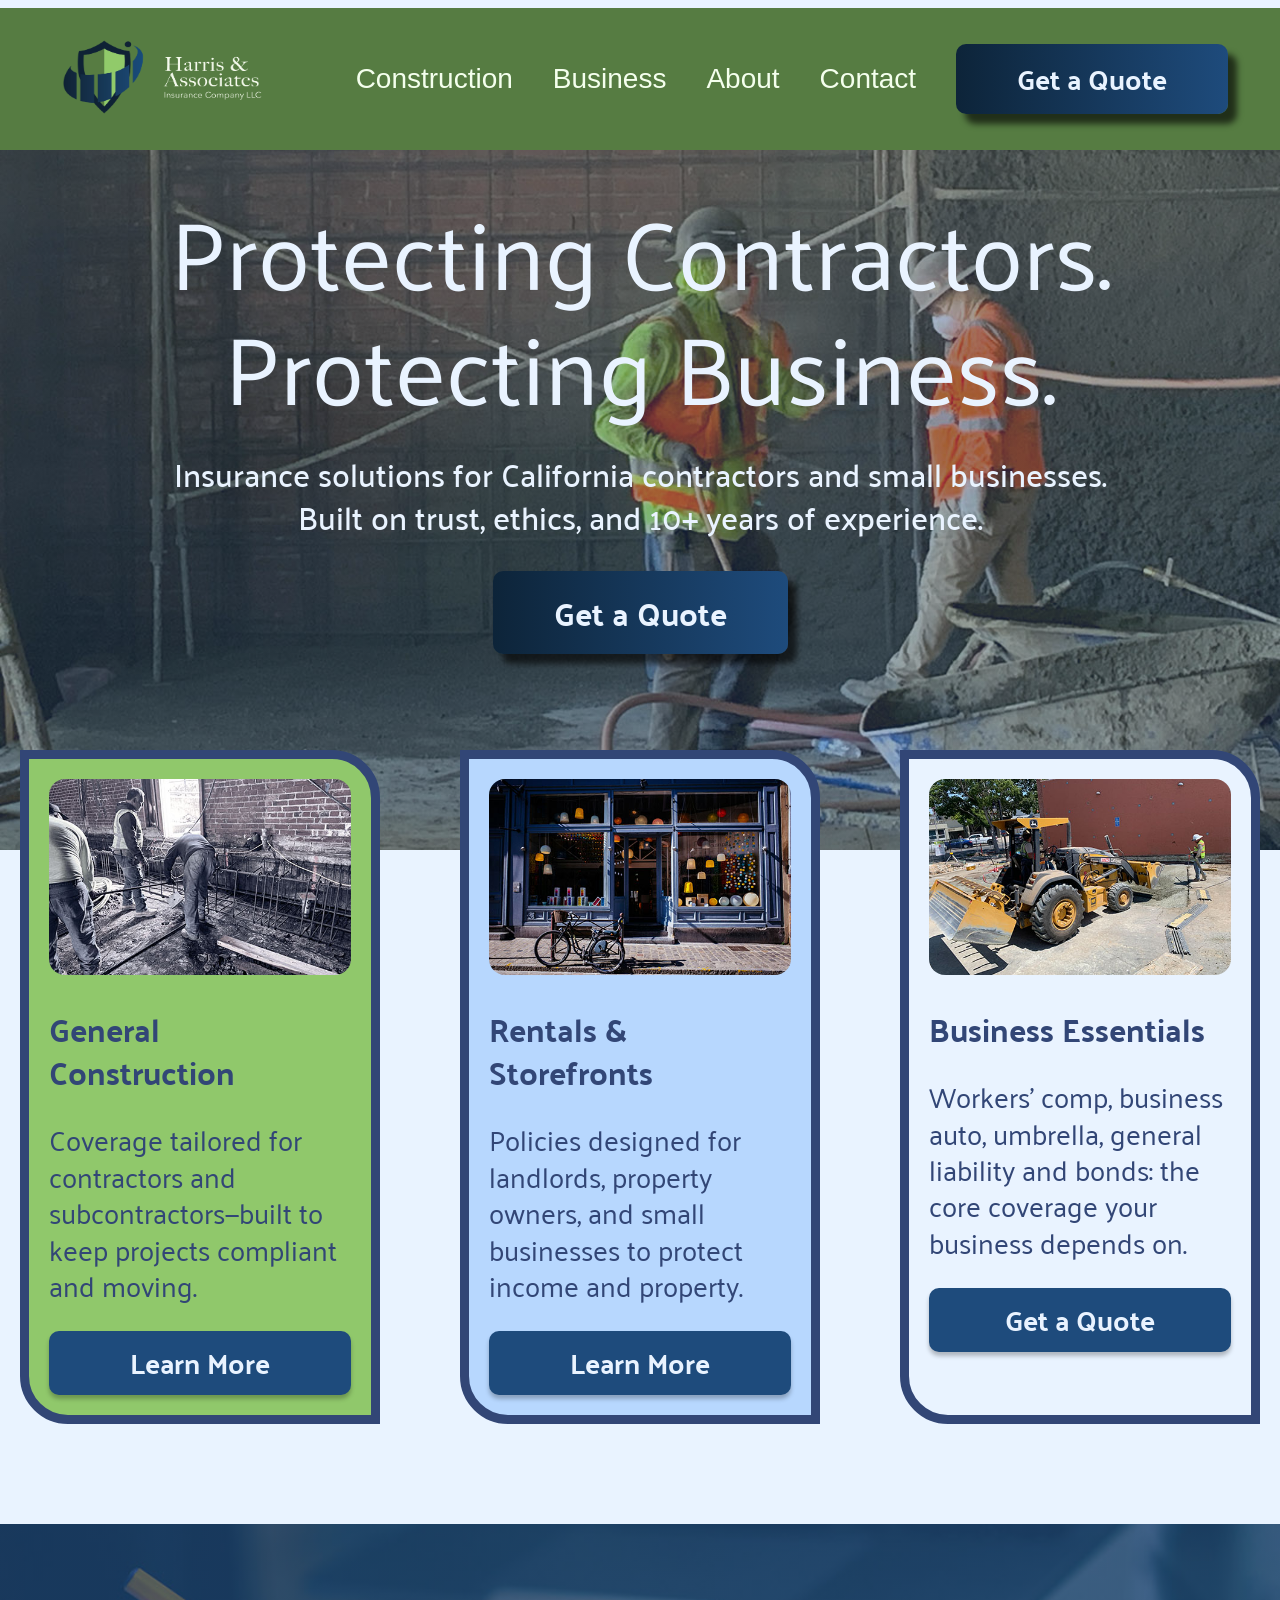
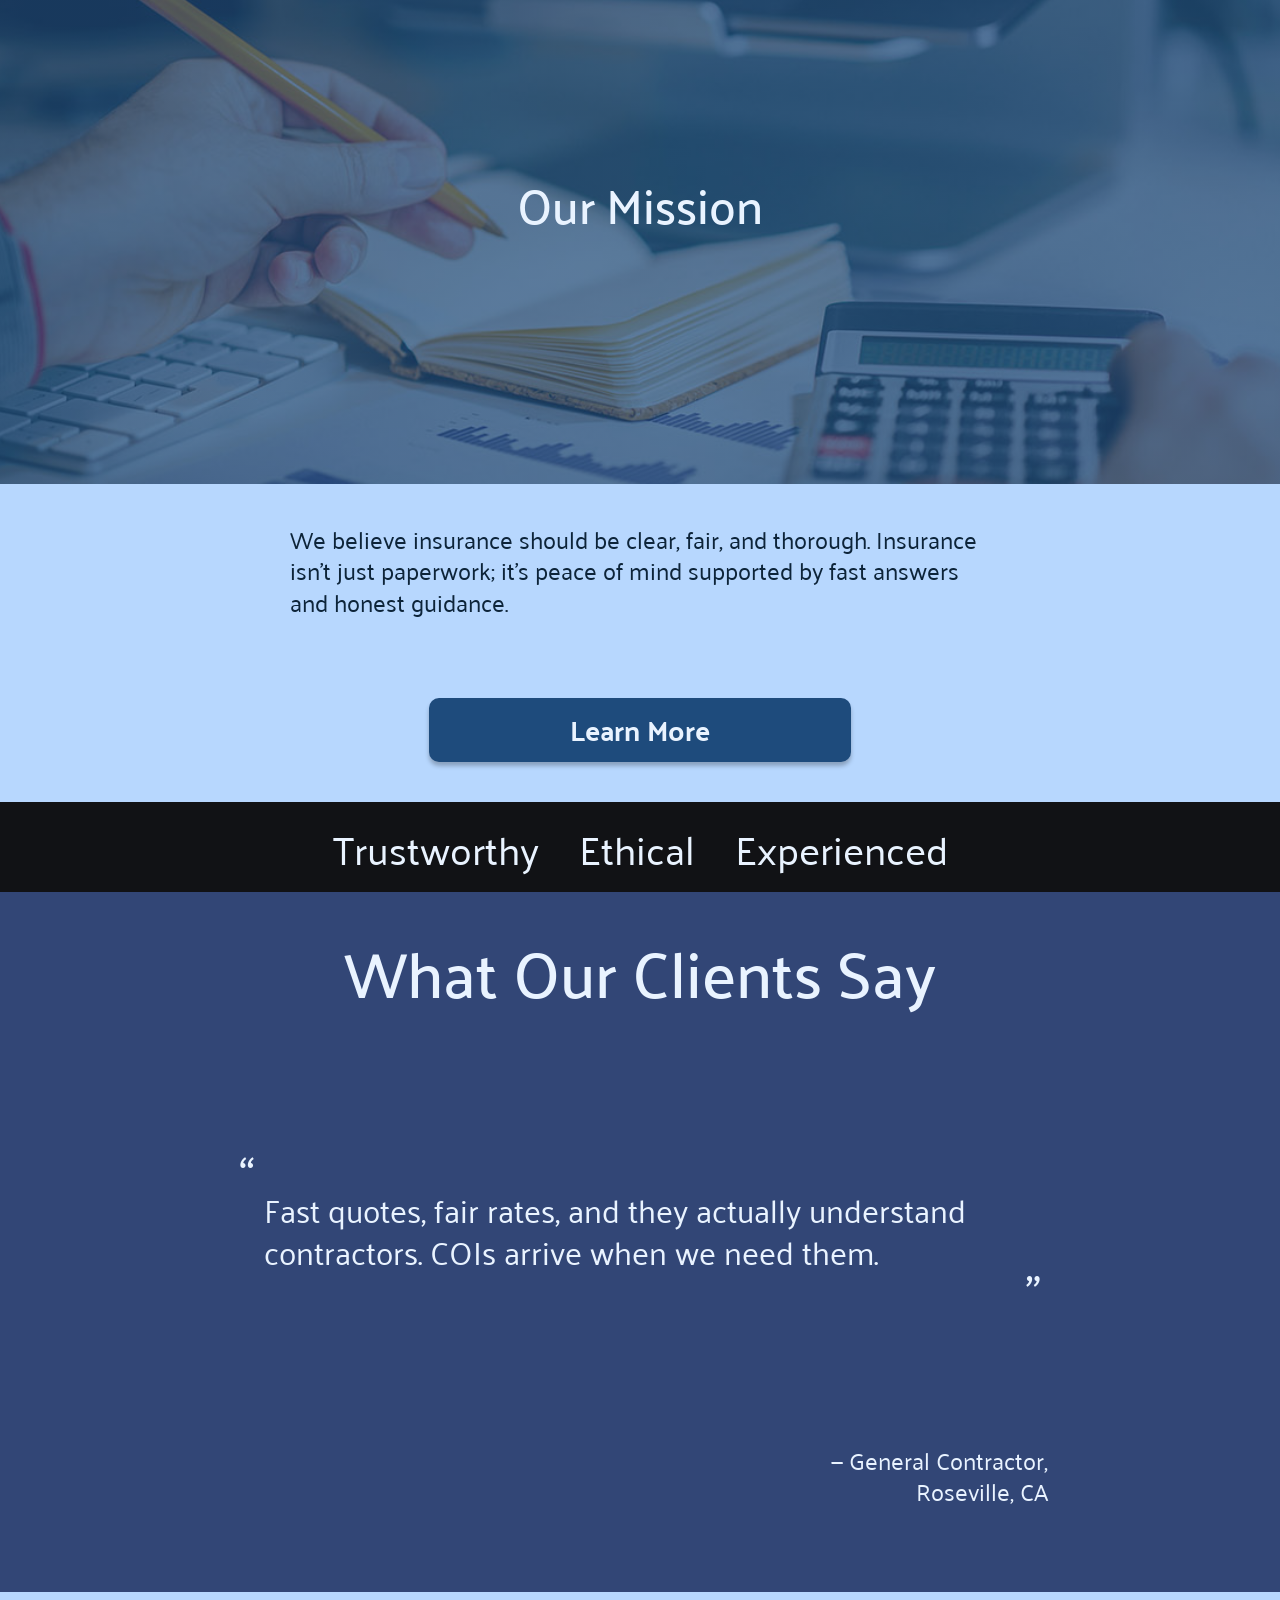
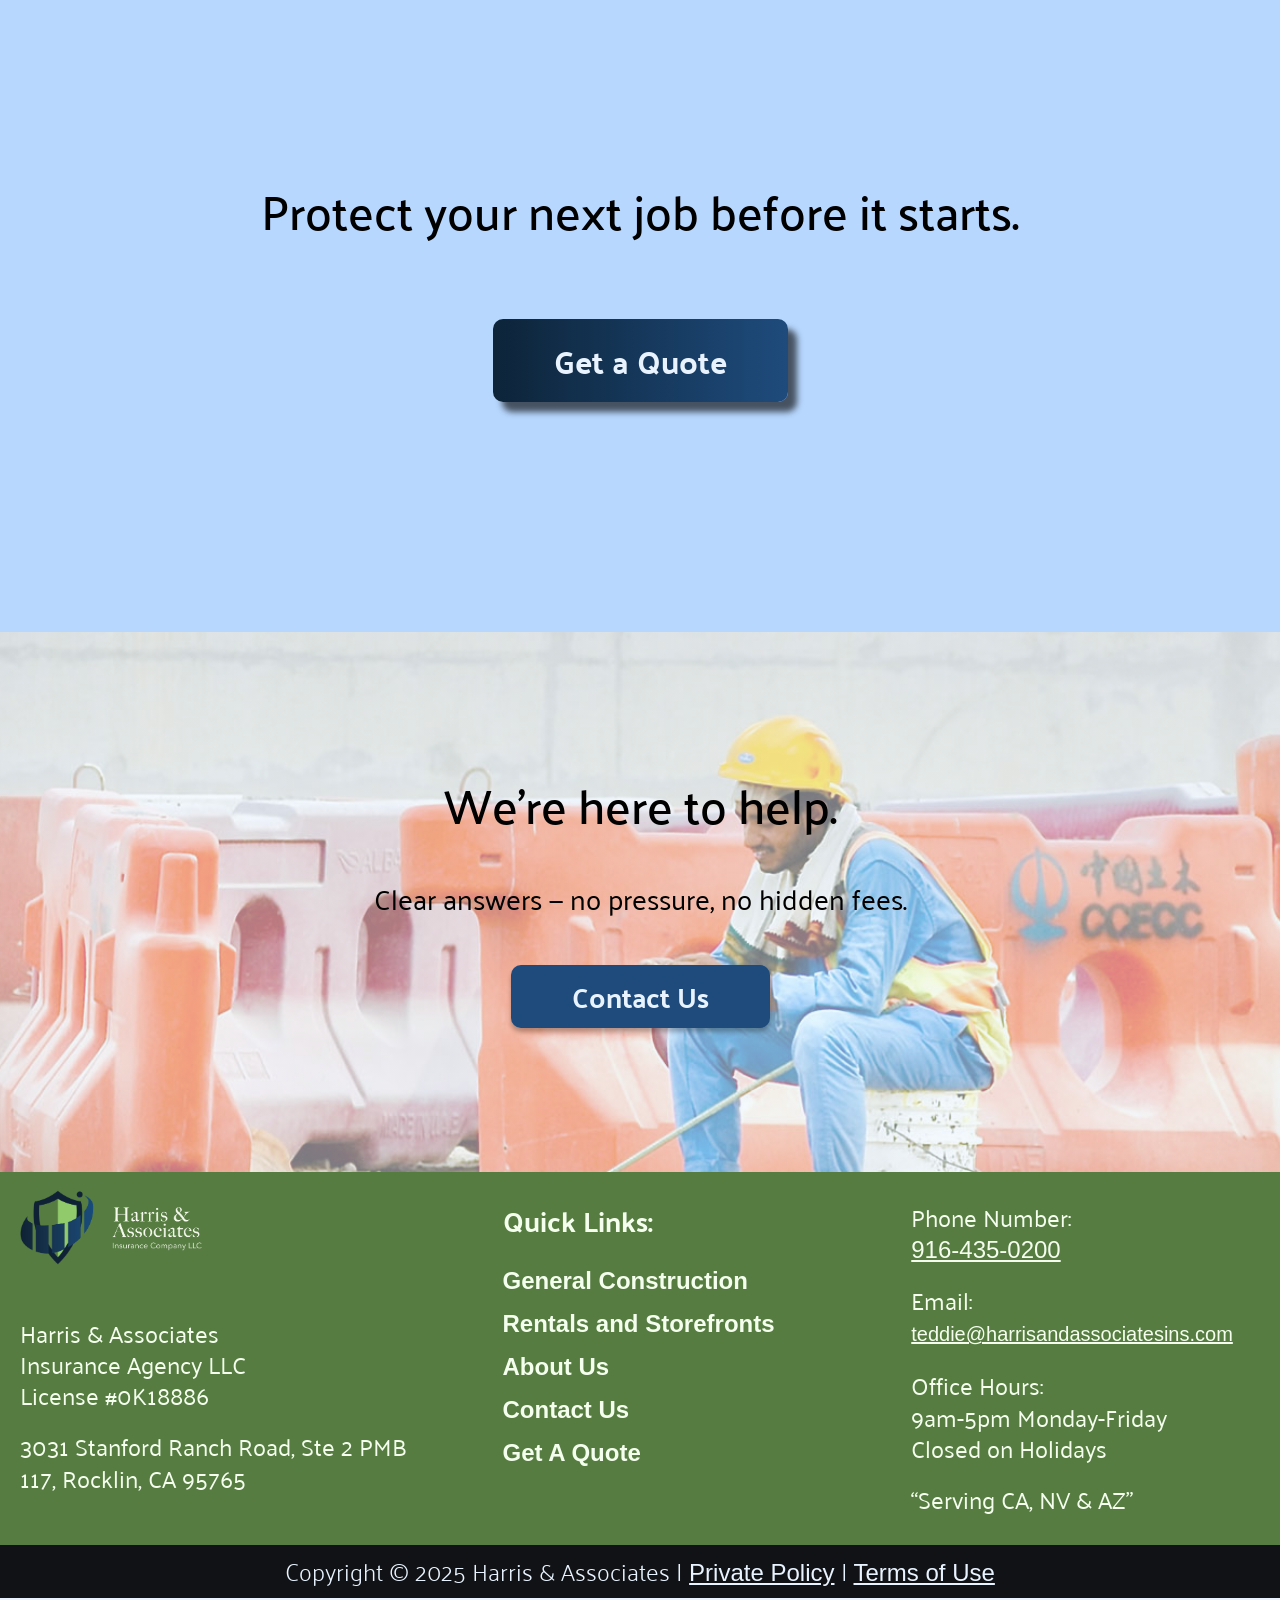
==== commit 2da88cf4: "finished desktop index page CSS" ====
--- a/index.html
+++ b/index.html
@@ -46,19 +46,19 @@
     </section>
 
     <section class="featured">
-        <article class="card1">
+        <article class="fcards card1">
             <img src="images/rebarconstructionworkerssmall.jpg" width="100%" height="auto" alt="construction site">
             <p><strong>General Construction</strong></p>
             <p>Coverage tailored for contractors and subcontractors—built to keep projects compliant and moving.</p>
             <a class="abtn" href="construction.html">Learn More</a>
         </article>
-        <article class="card2">
+        <article class="fcards card2">
             <img src="images/storefrontwithbike.jpg" width="100%" height="auto" alt="storefront">
-            <p><strong>General Construction</strong></p>
+            <p><strong>Rentals &amp; Storefronts</strong></p>
             <p>Policies designed for landlords, property owners, and small businesses to protect income and property.</p>
             <a class="abtn" href="business.html">Learn More</a>
         </article>
-        <article class="card3">
+        <article class="fcards card3">
             <img src="images/heavyvehicleinsured.jpg" width="100%" height="auto" alt="construction site">
             <p><strong>Business Essentials</strong></p>
             <p>Workers’ comp, business auto, umbrella, general liability and bonds: the core coverage your business depends on.</p>
@@ -99,7 +99,7 @@
 
     <section class="testimonials">
         <h2>What Our Clients Say</h2>
-        <div>
+        <div class="quoterow">
             <p class="testimonialquotemarkleft">“</p>
             <p class="testimonialmiddle">Fast quotes, fair rates, and they actually understand contractors. COIs arrive when we need them.</p>
             <p class="testimonialquotemarkright">”</p>
@@ -120,8 +120,10 @@
 
     <footer>
         <section class="topfooter">
-            <img src="images/logo.png" width="300vw" height="auto" alt="logomark" href="index.html">
-            <div class="footercolumn">
+            <a href="index.html">
+                <img src="images/logo.png" width="300vw" height="auto" alt="logomark">
+            </a>
+            <div class="footercolumn fc2">
                 <p><strong>Quick Links:</strong></p>
                 <ul>
                     <li><a href="construction.html">General Construction</a></li>
@@ -132,14 +134,14 @@
                 </ul>
             </div>
 
-            <div class="footercolumn">
+            <div class="footercolumn fc3">
                 <p>Phone Number:<br><a href="tel:916-435-0200">916-435-0200</a></p>
                 <p>Email:<br><a class="smalltext" href="mailto:&#116;&#101;&#100;&#100;&#105;&#101;&#064;&#104;&#097;&#114;&#114;&#105;&#115;&#097;&#110;&#100;&#097;&#115;&#115;&#111;&#099;&#105;&#097;&#116;&#101;&#115;&#105;&#110;&#115;&#046;&#099;&#111;&#109;">teddie@harrisandassociatesins.com</a></p>
                 <p>Office Hours:<br>9am-5pm Monday-Friday<br>Closed on Holidays</p>
                 <p>“Serving CA, NV & AZ”</p>
             </div>
 
-            <div class="footerResponsiveColumn">
+            <div class="footerResponsiveColumn fc1">
                 <p>Harris & Associates<br>Insurance Agency LLC<br>License #0K18886</p>
                 <p>3031 Stanford Ranch Road, Ste 2 PMB 117, Rocklin, CA 95765</p>
             </div>
--- a/styles.css
+++ b/styles.css
@@ -1,4 +1,4 @@
-
+/* ROOT CLASSES */
 :root{
     /* Header and footer */
     --Ascent: #567C42;
@@ -19,6 +19,8 @@
 font-family: "Palaquin", sans-serif;
 }
 
+/* GENERAL PAGE SET UP */
+
 html{
     background-color: var(--systems2-White);
 }
@@ -57,6 +59,7 @@
     align-items: center;
     gap: 10px;
     margin: auto;
+    text-align: center;
 
     /* strong */
     font-family: Palanquin;
@@ -77,6 +80,10 @@
     background: var(--Color-Option-1);
 }
 
+body{
+    max-width: 1440px;
+}
+
 h1{
     margin: 0;
     color: var(--systems2-White);
@@ -145,9 +152,9 @@
     color: var(--systems2-Footer-Hover);
 }
 
-/* footer */
-
-/* information footer */
+/* FOOTER */
+
+/* INFORMATION FOOTER */
 
 footer .topfooter{
     background-color: var(--Ascent);
@@ -165,7 +172,7 @@
     color: var(--Nav-Bar-White);
 }
 
-footer p a:hover{
+footer p a:hover, footer ul li a:hover{
     color: var(--systems2-Footer-Hover);
 }
 
@@ -193,7 +200,7 @@
 text-decoration: none;
 }
 
-/* bottom footer */
+/* BOTTOM FOOTER */
 footer .bottomfooter{
     background-color: var(--systems2-Black);
     padding: 10px;
@@ -215,8 +222,8 @@
     color: var(--systems2-Footer-Hover);
 }
 
-/* indexpage */
-/* hero section */
+/* INDEX PAGE */
+/* HERO SECTION */
 
 .hero{
     padding: 20px;
@@ -241,7 +248,7 @@
     background-size: cover;
 }
 
-/* specific pages */
+/* SPECIFIC HERO PAGES */
 
 #abouthero{
     background: linear-gradient(rgba(30, 75, 124, 0.40), rgba(30, 75, 124, 0.40)),
@@ -286,7 +293,7 @@
     margin-bottom: 80px;
 }
 
-/* end specific pages */
+/* //end SPECIFIC PAGES */
 
 .CTA{
     border-radius: 10px;
@@ -298,6 +305,7 @@
     justify-content: center;
     align-items: center;
     gap: 10px;
+    text-align: center;
 
     max-width: 300px;
 
@@ -321,7 +329,7 @@
 }
 
 
-/* featured section */
+/* FEATURED SECTION */
 
 .featured img{
     border-radius: 16px;
@@ -355,7 +363,7 @@
     background: var(--systems2-secondary);
 }
 
-/* mission section */
+/* MISSION SECTION */
 
 .missionbgimage{
     background: linear-gradient(0deg, var(--Mission-statement-level, rgba(30, 75, 124, 0.70)) 0%, 
@@ -417,7 +425,7 @@
     line-height: 50px; /* 125% */
 }
 
-/* Partners Section */
+/* PARTNERS SECTION */
 .partners{
     display: none;
     background-color: var(--systems2-Black);
@@ -434,7 +442,7 @@
     color: var(--systems2-White, #E9F3FF);
 }
 
-/* testimonial section */
+/* TESTIMONIALS SECTION */
 
 .testimonials{
     background-color: var(--systems2-primary);
@@ -477,15 +485,14 @@
     color: var(--systems2-White, #E9F3FF);
     text-align: right;
 
-    /* small text */
     font-family: Palanquin;
     font-size: 24px;
     font-style: normal;
     font-weight: 400;
-    line-height: 130%; /* 31.2px */
-}
-
-/* CTA section */
+    line-height: 130%;
+}
+
+/* CTA SECTION */
 
 .CTAsection{
     background-color: var(--systems2-secondary);
@@ -500,7 +507,7 @@
     margin-bottom: 40px;
 }
 
-/* Contact Us section  */
+/* CONTACT US SECTION  */
 
 .contactsection{
     padding: 20px;
@@ -508,19 +515,26 @@
     url(images/constructionmanonphonesmall.jpg) lightgray 50% / cover no-repeat;
 }
 
+/* SPECIFIC CONTACT US SECTIONS */
+
 #contactsectionbusiness{
     background: linear-gradient(0deg, rgba(233, 243, 255, 0.50) 0%, rgba(233, 243, 255, 0.50) 100%), 
     url(images/storefrontwomanonphonesmall.jpg) lightgray 50% / cover no-repeat;
 }
 
+#contactsectionbusiness{
+    background: linear-gradient(0deg, rgba(233, 243, 255, 0.50) 0%, rgba(233, 243, 255, 0.50) 100%), 
+    url(images/constructionworkeronphoneinsacramento.jpg) lightgray 50% / cover no-repeat;
+}
+
 .contactsection h2{
     margin-top: 0;
     margin-bottom: 0;
 }
 
 
-/* Forms */
-/* Forms Card */
+/* FORMS */
+/* GENERAL LAYOUT */
 .contact-form{
     background: var(--systems2-Black);
     margin: 20px auto;
@@ -607,7 +621,7 @@
     border: none;
 }
 
-/* fieldsets */
+/* FIELDSETS */
 fieldset .checkbox-option {
     display: flex;
     justify-content: flex-start;
@@ -664,7 +678,7 @@
 }
 
 
-/* Contact Card on contact us page */
+/* CONTACT CARD ON CONTACT US PAGE */
 /* CONTACT DETAILS CARD */
 .contact-details-card {
     background: var(--systems2-Black);
@@ -1362,4 +1376,307 @@
     border-right: none;
 
     margin: 0 -20px 32px auto;
+}
+
+@media (min-width: 600px) {
+
+    /* GENERAL ELEMENTS */
+    body{
+        margin-left: auto;
+        margin-right: auto;
+    }
+
+    /* HEADER AND NAV */
+    header{
+        display: flex;
+        flex-direction: row;
+        justify-content: space-around;
+        align-items: center;
+    }
+
+    .navhamburger{
+        display: none;
+    }
+
+    nav{
+        display: block;
+    }
+
+    nav ul{
+        display: flex;
+        flex-wrap: wrap;
+        gap: 40px;
+        justify-content: space-around;
+        align-items: center;
+    }
+
+    nav ul li a{
+        font-size: 28px;
+    }
+
+    .navCTA{
+        border-radius: 10px;
+        background: var(--Buttons-gradient, linear-gradient(270deg, #1E4B7C 0%, #0D2439 100%));
+        box-shadow: 9px 10px 6.1px 0 rgba(0, 0, 0, 0.62);
+        display: flex;
+        margin: auto;
+        padding: 16px 61px;
+        justify-content: center;
+        align-items: center;
+        gap: 10px;
+
+        max-width: 300px;
+
+        text-decoration: none;
+        color: var(--systems2-White);
+
+        /* strong */
+        font-family: Palanquin;
+        font-size: 28px;
+        font-style: normal;
+        font-weight: 700;
+        line-height: 135%; /* 43.2px */
+
+        /* animation */
+        transition: 1s ease;
+    }
+
+    .navCTA:hover{
+        background: var(--systems2-White);
+        color: var(--systems2-Black, #111215);
+    }
+
+    /* FOOTER */
+    .topfooter {
+        display: grid;
+        grid-template-columns: 1fr 1fr;
+        grid-template-areas:
+            "logo links"
+            "info contact";
+        row-gap: 0;
+        column-gap: 40px;
+        align-items: start;
+    }
+
+    .topfooter img {
+        grid-area: logo;
+        width: 220px;
+        height: auto;
+    }
+
+    .topfooter .fc1 {
+        grid-area: info;
+    }
+
+    .topfooter .fc2 {
+        grid-area: links;
+    }
+
+    .topfooter .fc3 {
+        grid-area: contact;
+    }
+
+    .bottomfooter{
+        text-align: center;
+    }
+
+    /* HERO SECTION */
+    h1{
+        text-align: center;
+        font-size: 96px;
+        font-weight: 400;
+    }
+
+    .hero {
+        min-height: 700px;
+        display: flex;
+        flex-direction: column;
+        justify-content: center;   /* vertical centering */
+        align-items: center;       /* horizontal centering */
+        text-align: center;
+        padding: 40px 20px;
+        box-sizing: border-box;
+    }
+
+    .hero p{
+        text-align: center;
+        max-width: 1000px;
+    }
+
+    .CTA{
+        margin-top: 0;
+    }
+
+    /* SPECIFIC PAGES HERO SECTION */
+    #indexhero{
+        background: linear-gradient(rgba(30, 75, 124, 0.40), rgba(30, 75, 124, 0.40)),
+        url(images/constructionworkers.jpeg) no-repeat;
+        background-position: center;
+        background-size: cover;
+    }
+
+
+
+    /* FEATURED SECTION ON INDEX PAGE */
+
+    .featured{
+        display: flex;
+        flex-wrap: wrap;
+        gap: 40px;
+        justify-content: space-around;
+        margin-bottom: 80px;
+    }
+
+    .fcards{
+        flex: 1;
+    }
+
+    .card3{
+        background-color: var(--systems2-White);
+    }
+
+    /* MISSION SECTION ON INDEX PAGE */
+
+    .mission{
+        background-color: var(--systems2-secondary);
+    }
+
+    .missionbgimage{
+        height: 480px;
+        background: linear-gradient(0deg, var(--Mission-statement-level, rgba(30, 75, 124, 0.70)) 0%, 
+        var(--Mission-statement-level, rgba(30, 75, 124, 0.70)) 100%), 
+        url(images/paperworkwithwriting.jpg) lightgray 50% / cover no-repeat;
+        display: flex;
+        justify-content: center;
+        align-items: center;
+    }
+
+    .darkbluebg{
+        display: flex;
+        justify-content: center;
+        gap: 40px;
+    }
+
+    .lightbluebg p{
+        max-width: 700px;
+        margin: auto;
+    }
+
+
+    /* TESTIMONIAL SECTION */
+
+    .testimonials {
+        height: 600px;
+        padding: 40px 40px 60px 40px;
+        display: flex;
+        flex-direction: column;
+        gap: 40px;
+        text-align: center;
+    }
+
+    .testimonials h2 {
+        font-size: 64px;
+        margin-bottom: 30px;
+    }
+
+    .testimonials div {
+        display: grid;
+        grid-template-columns: 1fr minmax(600px, 900px) 1fr;
+        align-items: stretch;
+        margin: auto;
+        max-width: 800px;
+        width: 100%;
+    }
+
+    .testimonials .testimonialquotemarkleft {
+        grid-column: 1;
+        justify-self: start;
+        align-self: start;   /* top */
+        font-size: 48px;
+        line-height: 1;
+        margin: 0;
+    }
+
+    .testimonials .testimonialmiddle {
+        grid-column: 2;
+        text-align: left;
+        font-size: 32px;
+    }
+
+    .testimonials .testimonialquotemarkright {
+        grid-column: 3;
+        justify-self: end;
+        align-self: end;     /* bottom */
+        font-size: 48px;
+        line-height: 1;
+        margin: 0;
+    }
+
+    /* CTA SECTION */
+    .CTAsection{
+        height: 600px;
+        display: flex;
+        flex-direction: column;
+        justify-content: center;
+        gap: 40px;
+    }
+
+    .CTAsection h2{
+        text-align: center;
+    }
+
+
+    /* CONTACT US SECTION */
+
+    .contactsection{
+        height: 500px;
+        display: flex;
+        flex-direction: column;
+        justify-content: center;
+        align-items: center;
+        gap: 20px;
+
+        background: linear-gradient(0deg, rgba(233, 243, 255, 0.50) 0%, rgba(233, 243, 255, 0.50) 100%), 
+        url(images/constructionmanonphone.jpg) lightgray 50% / cover no-repeat;
+    }
+
+    .contactsection h2{
+        text-align: center;
+    }
+
+    .contactsection p{
+        text-align: center;
+        max-width: 700px;
+    }
+
+    .contactsection .abtn{
+        margin-top: 0;
+        margin-bottom: 0;
+    }
+
+
+}
+
+@media (min-width: 840px){
+    .topfooter {
+        grid-template-columns: 1.2fr 1fr 1fr;
+        grid-template-areas:
+            "logo links contact"
+            "info links contact";
+    }
+
+    .topfooter .fc1 {
+        grid-area: info;
+    }
+
+    .testimonials .leftaligned{
+        margin-right: 15vw;
+    }
+}
+
+@media (min-width: 1000px){
+        .featured{
+        margin-top: -120px;
+        margin-bottom: 80px;
+    }
 }
